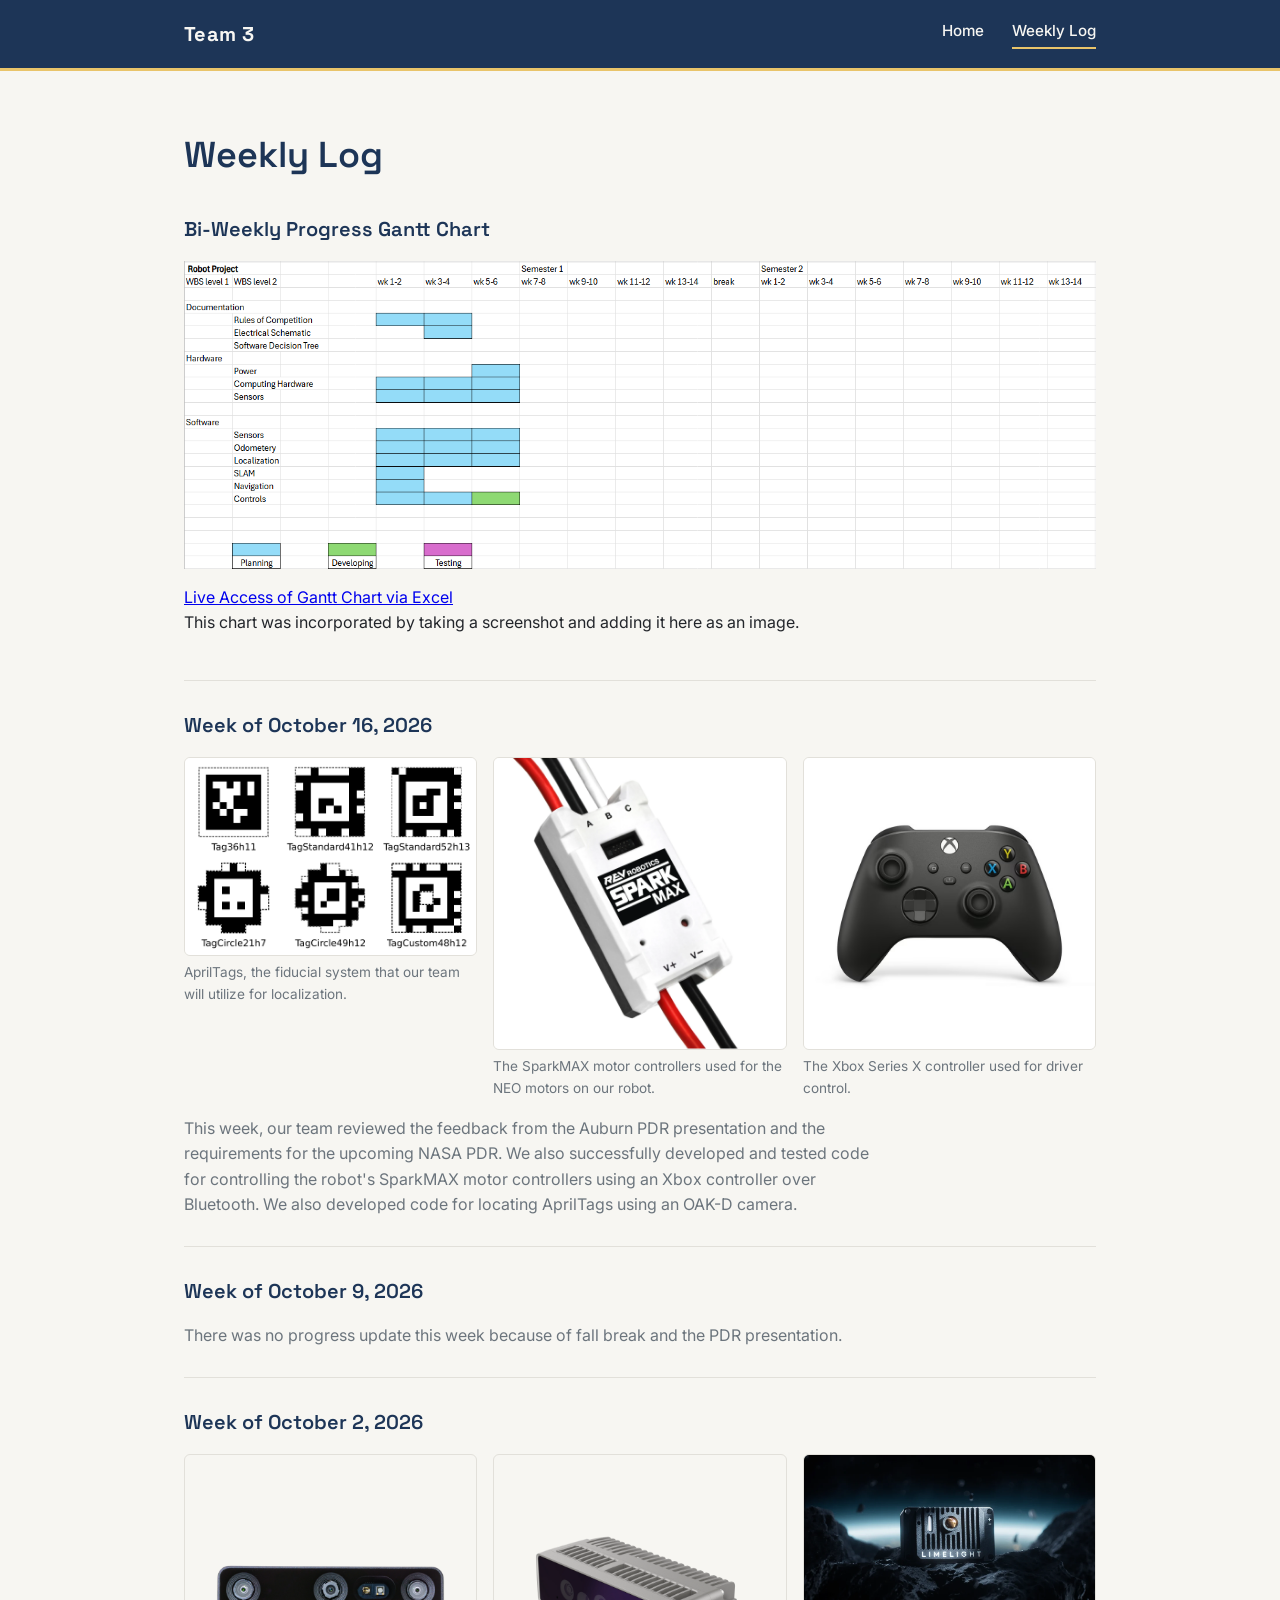
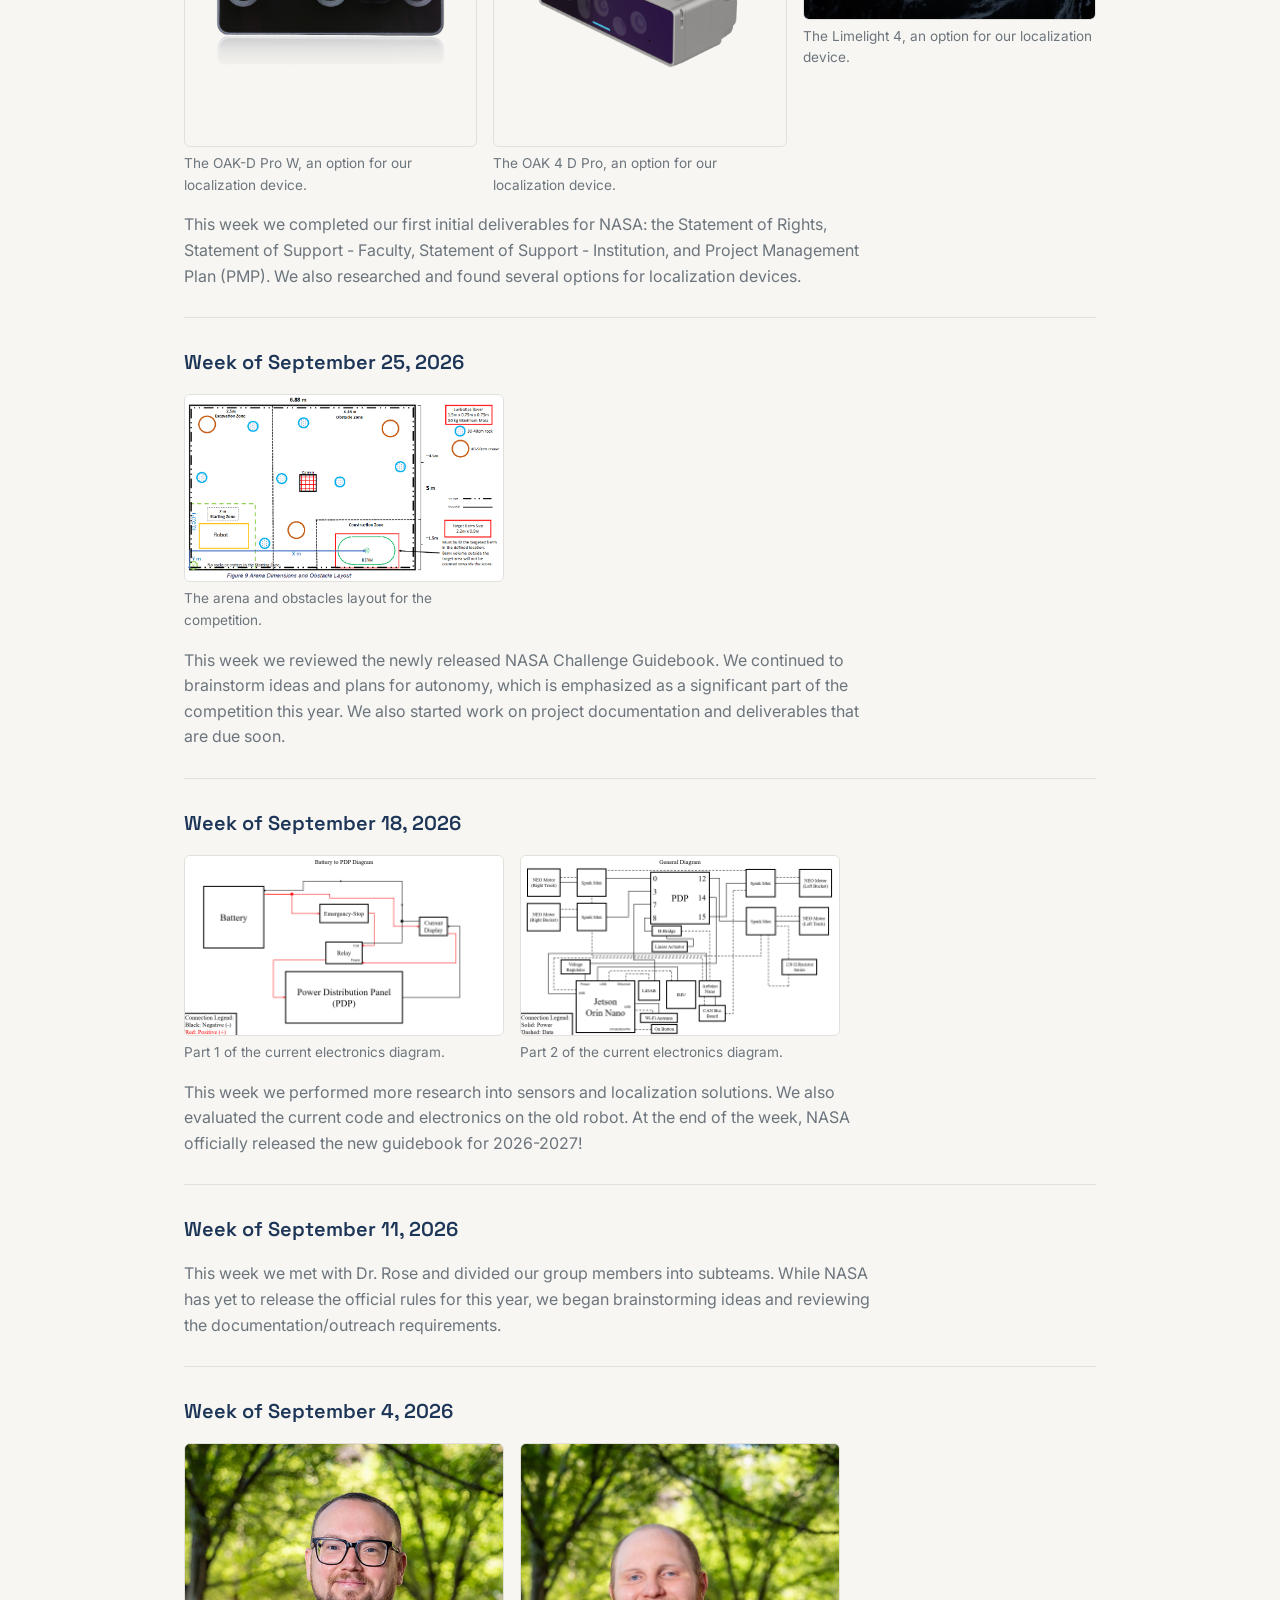
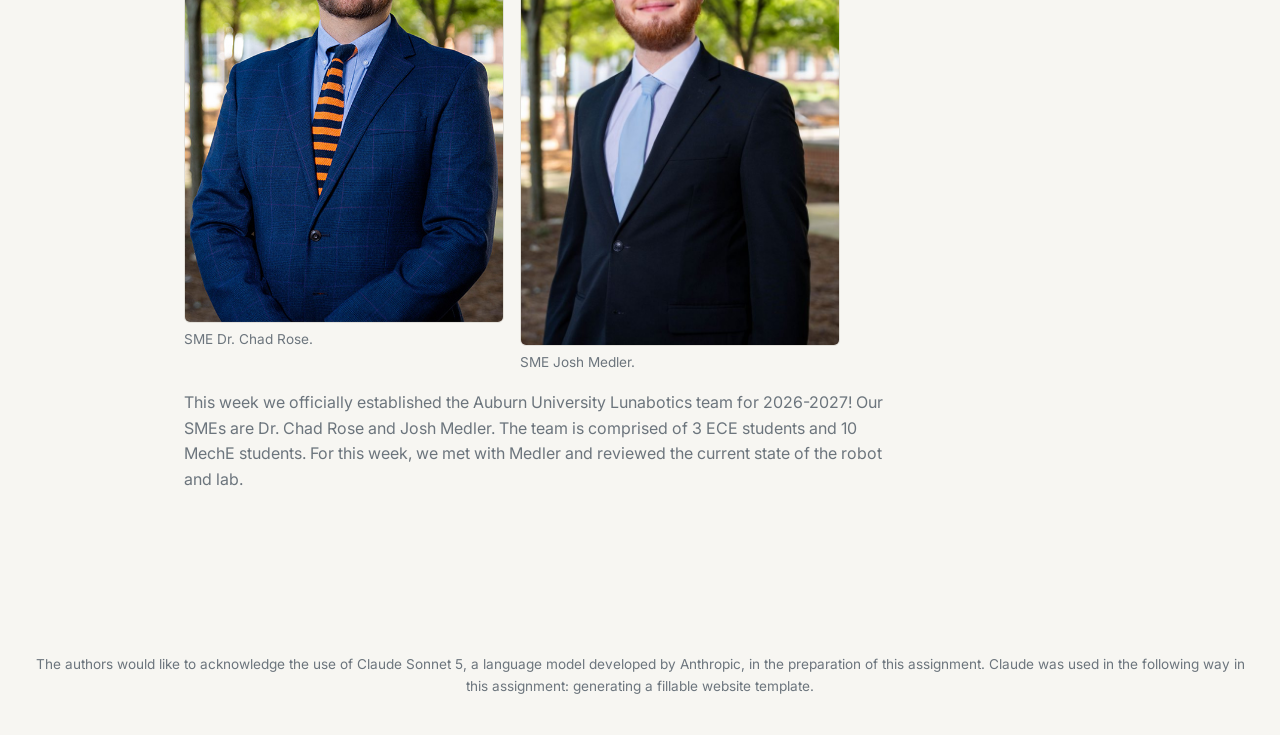
==== weekly-log.html @ 815c77dd "10/16 update" ====
<!DOCTYPE html>
<html lang="en">
<head>
  <meta charset="UTF-8">
  <meta name="viewport" content="width=device-width, initial-scale=1.0">
  <title>Team 3 | Weekly Log</title>
  <link rel="preconnect" href="https://fonts.googleapis.com">
  <link rel="preconnect" href="https://fonts.gstatic.com" crossorigin>
  <link href="https://fonts.googleapis.com/css2?family=Space+Grotesk:wght@500;600;700&family=Inter:wght@400;500;600&display=swap" rel="stylesheet">
  <link rel="stylesheet" href="styles.css">
</head>
<body>

  <header class="site-header">
    <div class="header-inner">
      <span class="site-title">Team 3</span>
      <nav class="site-nav">
        <a href="index.html" class="nav-link">Home</a>
        <a href="weekly-log.html" class="nav-link active">Weekly Log</a>
      </nav>
    </div>
  </header>

  <main>

    <section class="log">
      <h1>Weekly Log</h1>
      <!--<p class="log-intro">Weekly log coming soon!</p>
      <p class="log-intro">Progress updates from the team, newest first.</p>-->

      <!--
        HOW TO ADD A NEW WEEK:
        Copy one whole <article class="log-entry"> ... </article> block
        and paste it directly below this comment (so newest stays on top).
        Then update the date, media, and description.

        For a picture, use:
          <img src="path/to/photo.jpg">

        For a video, use:
          <video controls src="path/to/video.mp4"></video>
      -->

      <!-- <img src=images/week5gantt.png> -->
      <article class="log-entry">
        <h2 class="log-date">Bi-Weekly Progress Gantt Chart</h2>
        <div class="log-media">
          <img src=images/week5gantt.png>
            <figcaption>
              <a href="https://auburn.box.com/s/y1ukqwrq6o53gdmx1fla8vzkea0sk7zo" target="_blank">
                Live Access of Gantt Chart via Excel
              </a>
              <br>This chart was incorporated by taking a screenshot and adding it here as an image.
            </figcaption>
        </div>
      </article>

      <article class="log-entry">
        <h2 class="log-date">Week of October 16, 2026</h2>
        <div class="log-media">
          <figure class="media-item">
            <img src="images/apriltags.png">
            <figcaption>AprilTags, the fiducial system that our team will utilize for localization.</figcaption>
          </figure>
          <figure class="media-item">
            <img src="images/sparkmax.webp">
            <figcaption>The SparkMAX motor controllers used for the NEO motors on our robot.</figcaption>
          </figure>
          <figure class="media-item">
            <img src="images/xbox_controller.avif">
            <figcaption>The Xbox Series X controller used for driver control.</figcaption>
          </figure>
        </div>
        <p class="log-description">
          This week, our team reviewed the feedback from the Auburn PDR presentation and the requirements for the upcoming NASA PDR.
          We also successfully developed and tested code for controlling the robot's SparkMAX motor controllers using an Xbox controller
          over Bluetooth. We also developed code for locating AprilTags using an OAK-D camera.
        </p>
      </article>

      <article class="log-entry">
        <h2 class="log-date">Week of October 9, 2026</h2>
        <p class="log-description">
          There was no progress update this week because of fall break and the PDR presentation.
        </p>
      </article>

      <article class="log-entry">
        <h2 class="log-date">Week of October 2, 2026</h2>
        <div class="log-media">
          <figure class="media-item">
            <img src="images/oakdprow.png">
            <figcaption>The OAK-D Pro W, an option for our localization device.</figcaption>
          </figure>
          <figure class="media-item">
            <img src="images/oak4dpro.png">
            <figcaption>The OAK 4 D Pro, an option for our localization device.</figcaption>
          </figure>
          <figure class="media-item">
            <img src="images/limelight4.jpg">
            <figcaption>The Limelight 4, an option for our localization device.</figcaption>
          </figure>
        </div>
        <p class="log-description">
          This week we completed our first initial deliverables for NASA: the Statement of Rights, Statement of Support - Faculty,
          Statement of Support - Institution, and Project Management Plan (PMP). We also researched and found several options for
          localization devices.
        </p>
      </article>

      <article class="log-entry">
        <h2 class="log-date">Week of September 25, 2026</h2>
        <div class="log-media">
          <figure class="media-item">
            <img src="images/arena_layout.png">
            <figcaption>The arena and obstacles layout for the competition.</figcaption>
          </figure>
        </div>
        <p class="log-description">
          This week we reviewed the newly released NASA Challenge Guidebook. We continued to brainstorm ideas and plans for autonomy,
          which is emphasized as a significant part of the competition this year. We also started work on project documentation and
          deliverables that are due soon.
        </p>
      </article>

      <article class="log-entry">
        <h2 class="log-date">Week of September 18, 2026</h2>
        <div class="log-media">
          <figure class="media-item">
            <img src="images/electronics_diagram1.jpg">
            <figcaption>Part 1 of the current electronics diagram.</figcaption>
          </figure>
          <figure class="media-item">
            <img src="images/electronics_diagram2.jpg">
            <figcaption>Part 2 of the current electronics diagram.</figcaption>
          </figure>
        </div>
        <p class="log-description">
          This week we performed more research into sensors and localization solutions. We also evaluated the current code and 
          electronics on the old robot. At the end of the week, NASA officially released the new guidebook for 2026-2027!
        </p>
      </article>

      <article class="log-entry">
        <h2 class="log-date">Week of September 11, 2026</h2>
        <p class="log-description">
          This week we met with Dr. Rose and divided our group members into subteams. While NASA has yet to release the official rules
          for this year, we began brainstorming ideas and reviewing the documentation/outreach requirements.
        </p>
      </article>

      <article class="log-entry">
        <h2 class="log-date">Week of September 4, 2026</h2>
        <div class="log-media">
          <figure class="media-item">
            <img src="images/chad_rose.jpg">
            <figcaption>SME Dr. Chad Rose.</figcaption>
          </figure>
          <figure class="media-item">
            <img src="images/josh_medler.jpg">
            <figcaption>SME Josh Medler.</figcaption>
          </figure>
        </div>
        <p class="log-description">
          This week we officially established the Auburn University Lunabotics team for 2026-2027! Our SMEs are Dr. Chad Rose and Josh Medler.
          The team is comprised of 3 ECE students and 10 MechE students. For this week, we met with Medler and reviewed the current state of the robot and lab.
        </p>
      </article>

      <!--<article class="log-entry">
        <h2 class="log-date">Week of September 1, 2026</h2>
        <div class="log-media">
          <figure class="media-item">
            <video controls poster="https://placehold.co/400x280/1d3557/f4f1ea?text=Video+Preview">
              <source src="path/to/video.mp4" type="video/mp4">
              Your browser does not support embedded video.
            </video>
            <figcaption>Placeholder caption describing this video.</figcaption>
          </figure>
          <figure class="media-item">
            <img src="https://placehold.co/400x280/1d3557/f4f1ea?text=Progress+Photo" alt="Placeholder progress photo">
            <figcaption>Placeholder caption describing this photo.</figcaption>
          </figure>
        </div>
        <p class="log-description">
          Placeholder description of this week's progress. Summarize what was built,
          tested, or designed, and note any blockers or next steps.
        </p>
      </article>-->

    </section>

  </main>

  <footer class="site-footer">
    <p>
      The authors would like to acknowledge the use of Claude Sonnet 5, a language
      model developed by Anthropic, in the preparation of this assignment. Claude 
      was used in the following way in this assignment: generating a fillable website template.
    </p>
  </footer>

  <div class="lightbox" id="lightbox">
    <span class="lightbox-close" id="lightbox-close">&times;</span>
    <img id="lightbox-img" src="" alt="">
  </div>
 
  <script>
    const lightbox = document.getElementById('lightbox');
    const lightboxImg = document.getElementById('lightbox-img');
    const lightboxClose = document.getElementById('lightbox-close');
 
    document.querySelectorAll('.media-item img').forEach(img => {
      img.addEventListener('click', () => {
        lightboxImg.src = img.src;
        lightboxImg.alt = img.alt;
        lightbox.classList.add('open');
      });
    });
 
    function closeLightbox() {
      lightbox.classList.remove('open');
      lightboxImg.src = '';
    }
 
    lightboxClose.addEventListener('click', closeLightbox);
    lightbox.addEventListener('click', (e) => {
      if (e.target === lightbox) closeLightbox();
    });
    document.addEventListener('keydown', (e) => {
      if (e.key === 'Escape') closeLightbox();
    });
  </script>

</body>
</html>
---- styles.css ----
:root {
  --navy: #1d3557;
  --navy-dark: #12233c;
  --cream: #f7f6f2;
  --charcoal: #23262b;
  --grey: #6c757d;
  --gold: #e9c46a;
  --border: #e2e0da;
  --max-width: 960px;
}

* {
  box-sizing: border-box;
}

body {
  margin: 0;
  font-family: 'Inter', -apple-system, sans-serif;
  color: var(--charcoal);
  background: var(--cream);
  line-height: 1.6;
}

h1, h2, h3 {
  font-family: 'Space Grotesk', sans-serif;
  font-weight: 600;
  margin: 0;
  color: var(--navy);
}

img {
  max-width: 100%;
  display: block;
}

/* Header */

.site-header {
  position: sticky;
  top: 0;
  z-index: 10;
  background: var(--navy);
  border-bottom: 3px solid var(--gold);
}

.header-inner {
  max-width: var(--max-width);
  margin: 0 auto;
  padding: 18px 24px;
  display: flex;
  align-items: center;
  justify-content: space-between;
}

.site-title {
  font-family: 'Space Grotesk', sans-serif;
  font-weight: 700;
  font-size: 1.25rem;
  color: var(--cream);
  letter-spacing: 0.02em;
}

.site-nav {
  display: flex;
  gap: 28px;
}

.nav-link {
  color: var(--cream);
  text-decoration: none;
  font-weight: 500;
  font-size: 0.95rem;
  padding-bottom: 4px;
  border-bottom: 2px solid transparent;
  transition: border-color 0.15s ease;
}

.nav-link:hover,
.nav-link.active {
  border-bottom-color: var(--gold);
}

/* Main / sections */

main {
  max-width: var(--max-width);
  margin: 0 auto;
  padding: 56px 24px 24px;
}

section {
  margin-bottom: 72px;
}

/* Hero */

.hero {
  display: flex;
  align-items: center;
  gap: 48px;
}

.hero-text {
  flex: 1 1 320px;
}

.hero-text h1 {
  font-size: 2.5rem;
  margin-bottom: 16px;
}

.hero-text p {
  color: var(--grey);
  max-width: 46ch;
}

.hero-image {
  flex: 1 1 320px;
}

.hero-image img {
  border-radius: 6px;
  border: 1px solid var(--border);
}

/* Team */

.team h2 {
  font-size: 1.75rem;
  margin-bottom: 32px;
  padding-bottom: 12px;
  border-bottom: 1px solid var(--border);
}

.member-row {
  display: flex;
  align-items: flex-start;
  gap: 28px;
  padding: 24px 0;
  border-bottom: 1px solid var(--border);
}

.member-row:last-child {
  border-bottom: none;
}

.headshot {
  width: 120px;
  height: 120px;
  border-radius: 50%;
  object-fit: cover;
  flex-shrink: 0;
  border: 2px solid var(--gold);
}

.member-info h3 {
  font-size: 1.15rem;
  margin-bottom: 8px;
}

.member-info p {
  color: var(--grey);
  margin: 0;
  max-width: 62ch;
}

/* Weekly log */

.log h1 {
  font-size: 2.25rem;
}

.log-intro {
  color: var(--grey);
  margin-top: 12px;
  margin-bottom: 40px;
}

.log-entry {
  padding: 28px 0;
  border-bottom: 1px solid var(--border);
}

.log-entry:last-child {
  border-bottom: none;
}

.log-date {
  font-size: 1.25rem;
  margin-bottom: 16px;
}

.log-media {
  display: flex;
  flex-wrap: wrap;
  gap: 16px;
  margin-bottom: 16px;
}

.media-item {
  width: 100%;
  max-width: 320px;
  flex: 1 1 280px;
  margin: 0;
}

.media-item img,
.media-item video {
  width: 100%;
  border-radius: 6px;
  border: 1px solid var(--border);
  display: block;
}

.media-item img {
  cursor: zoom-in;
}

.media-item figcaption {
  color: var(--grey);
  font-size: 0.85rem;
  margin-top: 6px;
}

/* Lightbox */

.lightbox {
  display: none;
  position: fixed;
  inset: 0;
  background: rgba(18, 35, 60, 0.92);
  align-items: center;
  justify-content: center;
  z-index: 100;
  padding: 40px;
}

.lightbox.open {
  display: flex;
}

.lightbox img {
  max-width: 90%;
  max-height: 90%;
  border-radius: 6px;
}

.lightbox-close {
  position: absolute;
  top: 24px;
  right: 32px;
  color: var(--cream);
  font-size: 2rem;
  cursor: pointer;
  line-height: 1;
}

.log-description {
  color: var(--grey);
  max-width: 70ch;
  margin: 0;
}

/* Footer */

.site-footer {
  text-align: center;
  padding: 24px;
  color: var(--grey);
  font-size: 0.85rem;
}

/* Responsive */

@media (max-width: 640px) {
  .hero {
    flex-direction: column;
  }

  .member-row {
    flex-direction: column;
    align-items: center;
    text-align: center;
  }

  .member-info p {
    max-width: 100%;
  }
}
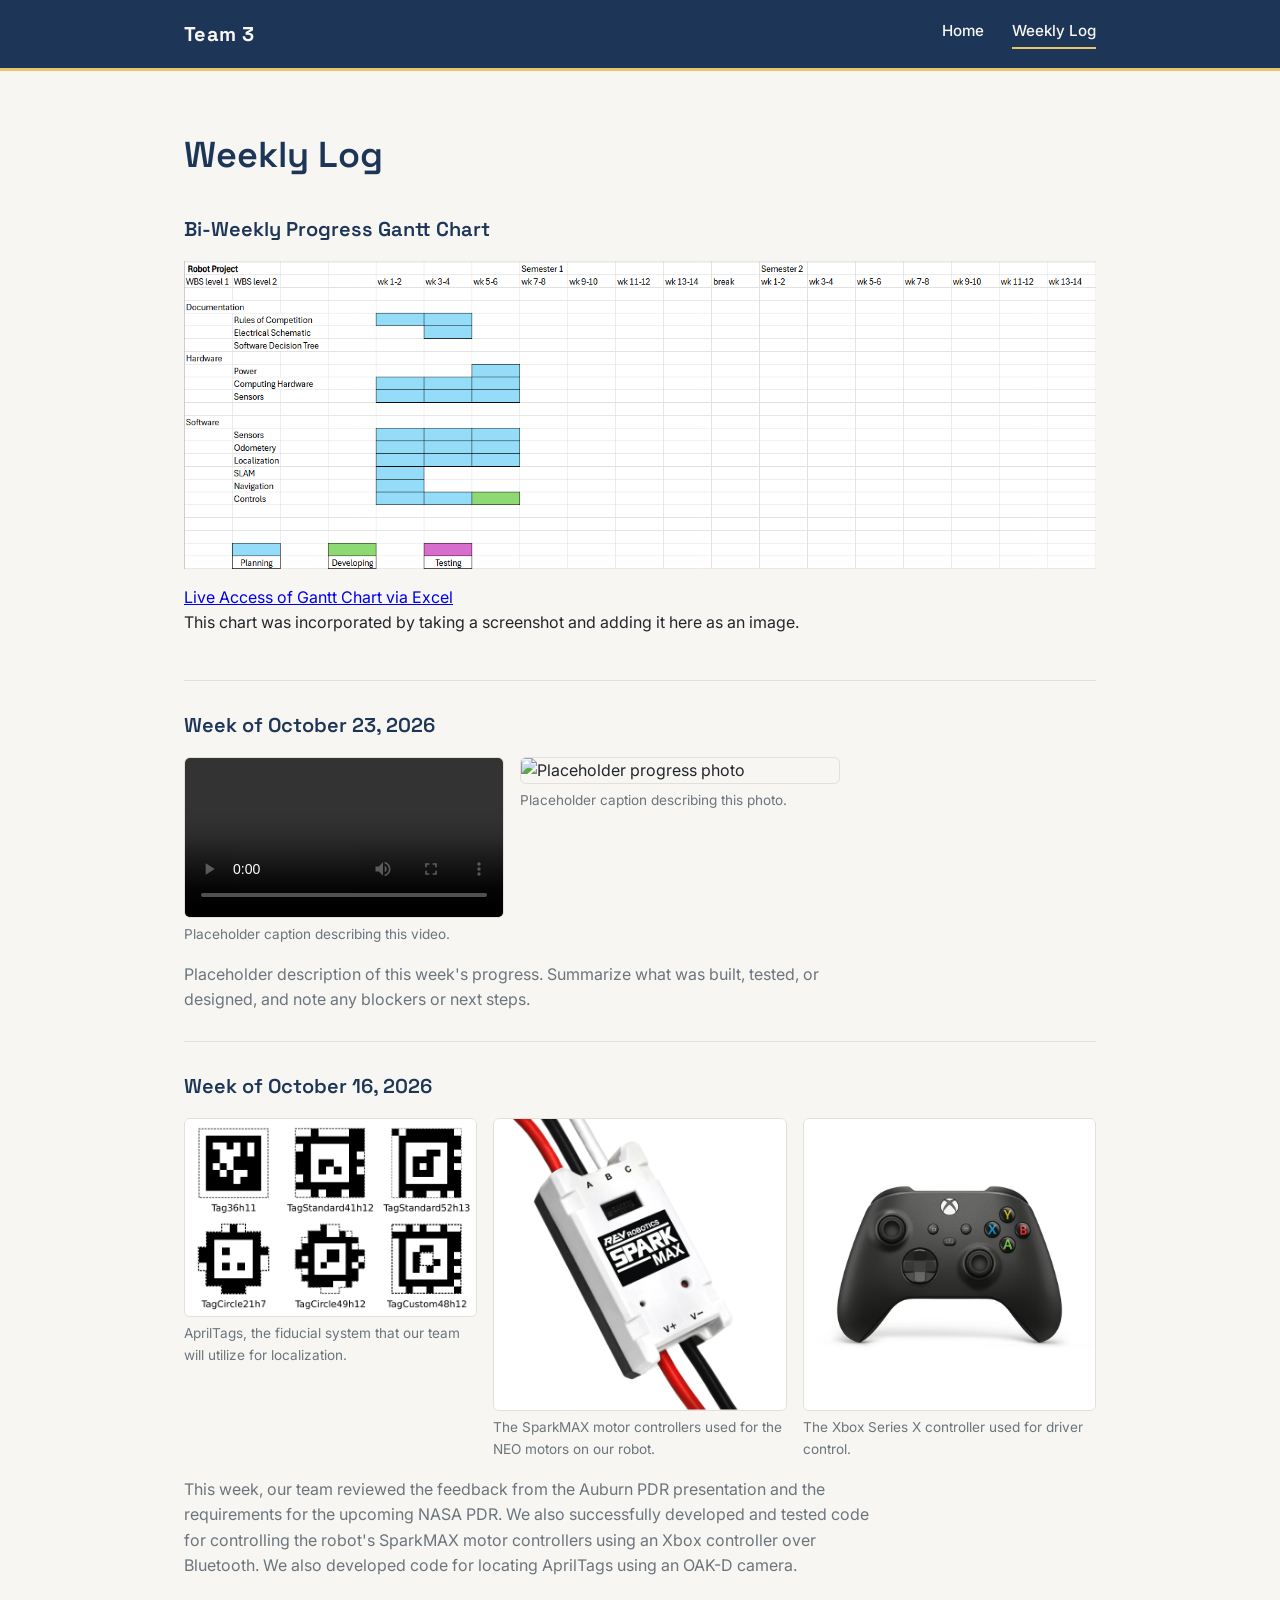
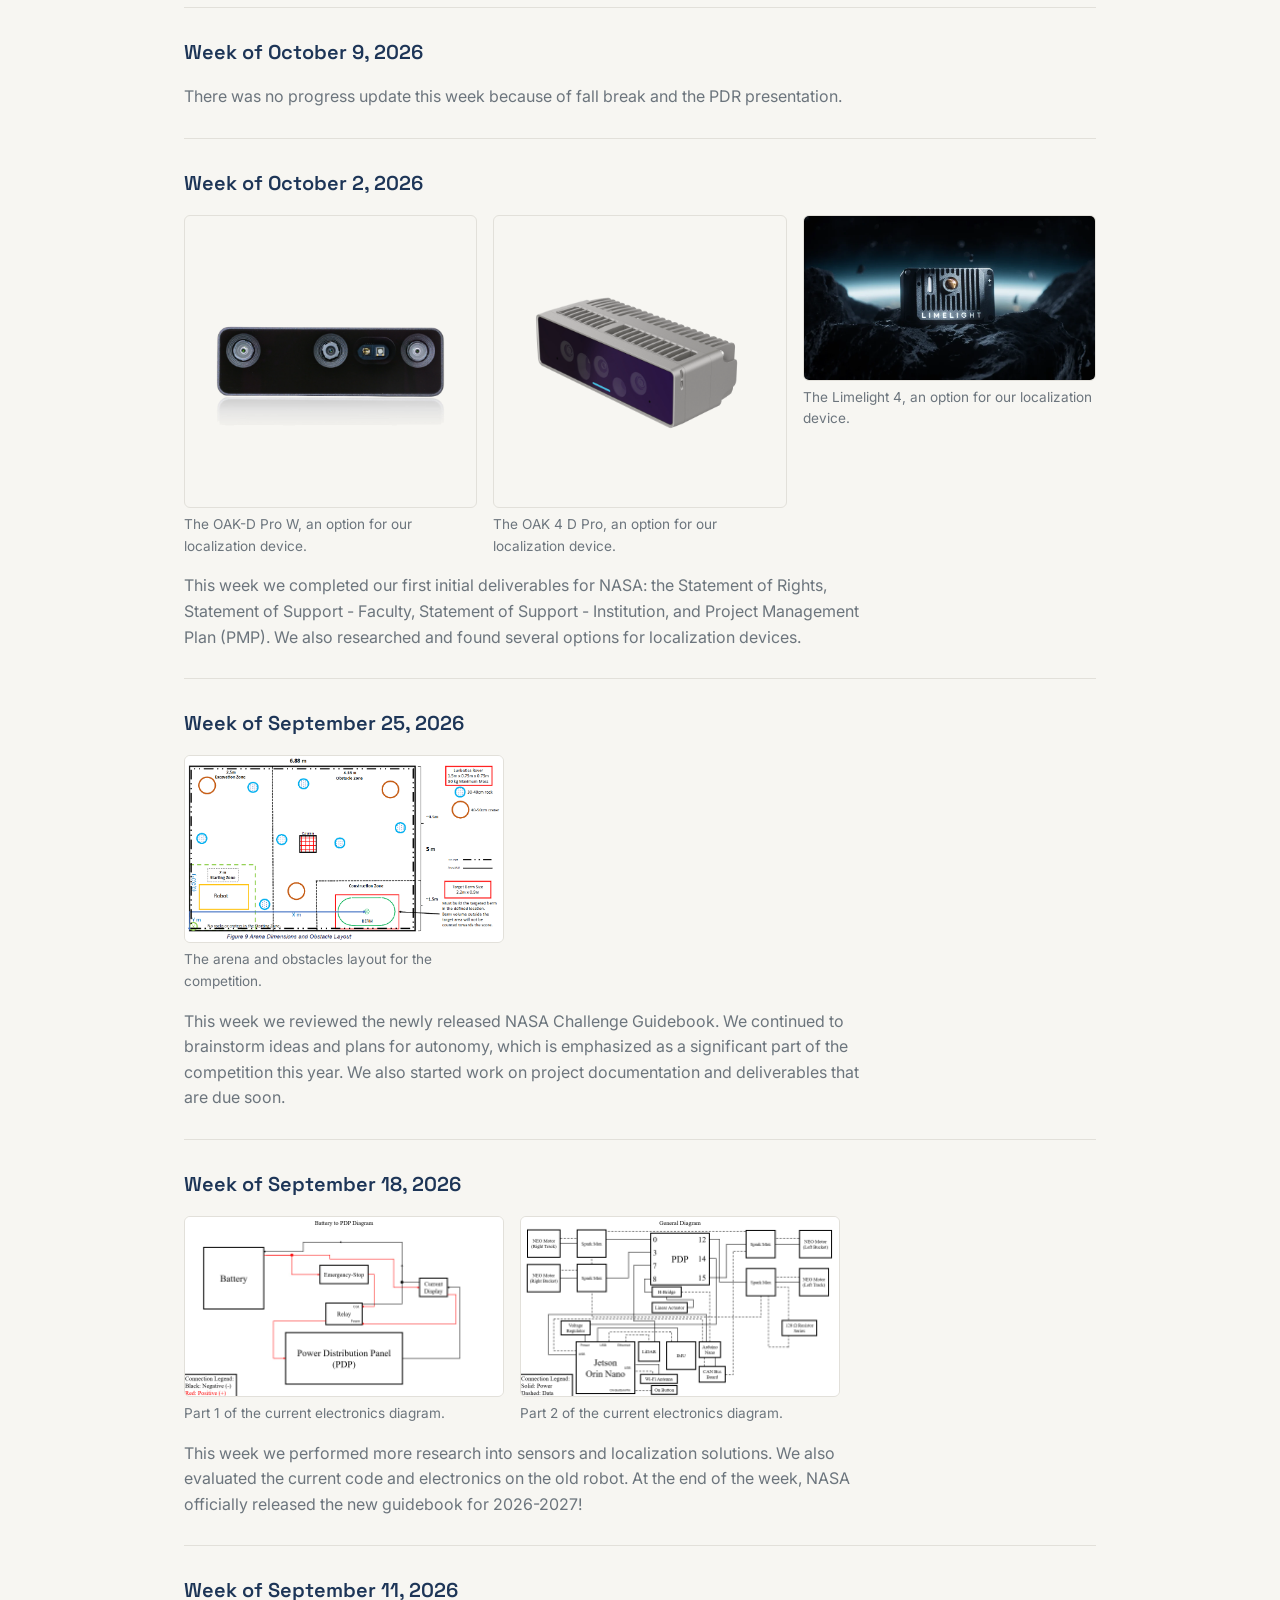
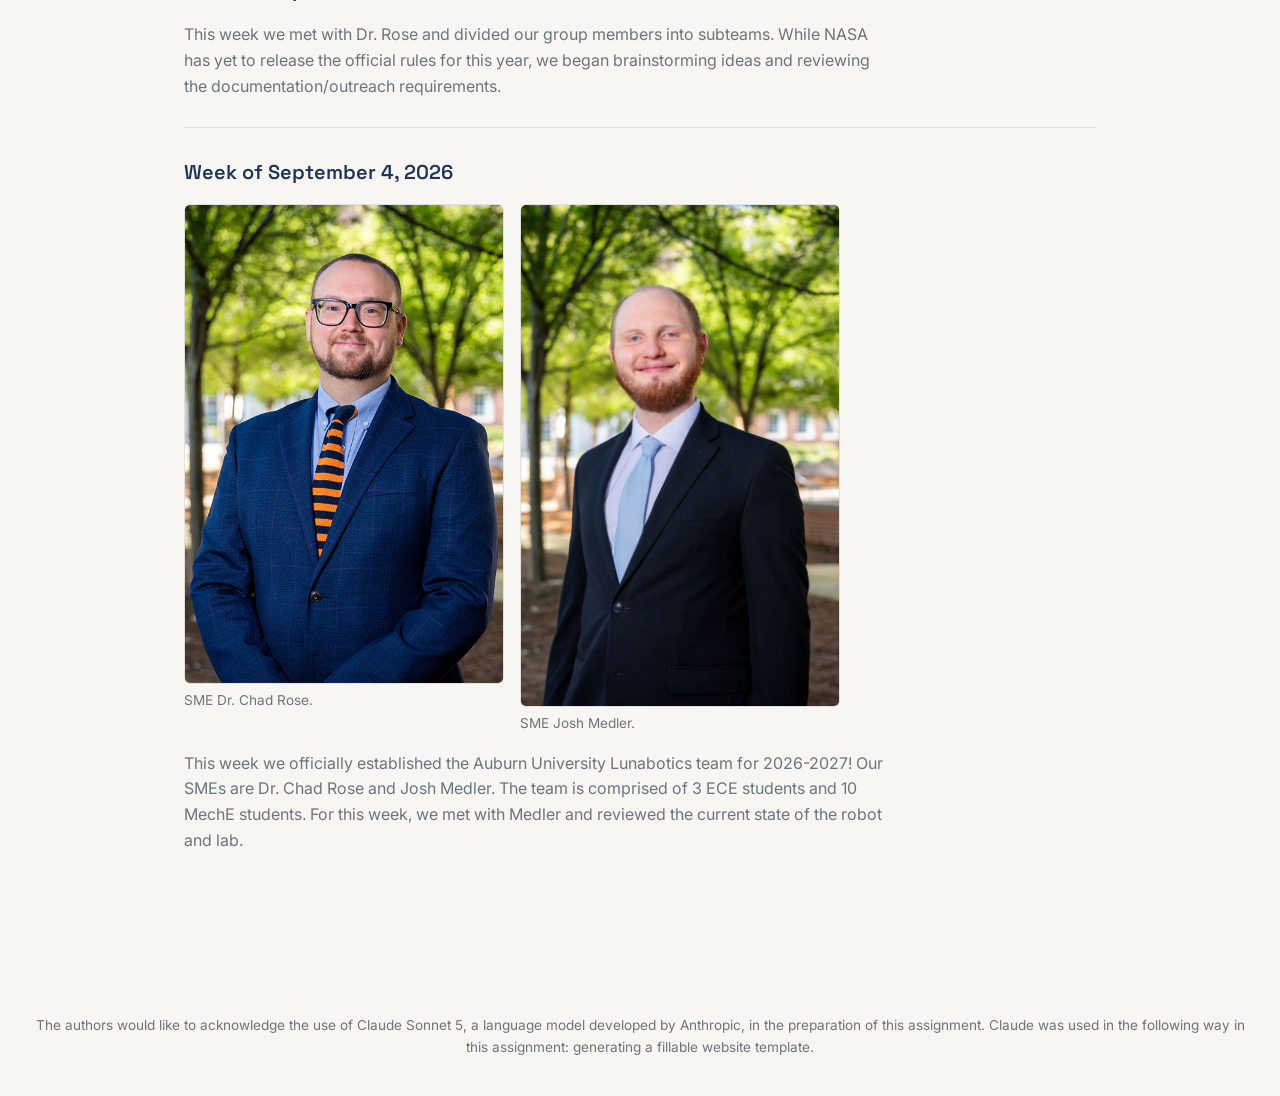
==== commit 344290a3: "Try videos" ====
--- a/weekly-log.html
+++ b/weekly-log.html
@@ -56,6 +56,27 @@
       </article>
 
       <article class="log-entry">
+        <h2 class="log-date">Week of October 23, 2026</h2>
+        <div class="log-media">
+          <figure class="media-item">
+            <video controls>
+              <source src="videos/drive_test.mp4" type="video/mp4">
+              Your browser does not support embedded video.
+            </video>
+            <figcaption>Placeholder caption describing this video.</figcaption>
+          </figure>
+          <figure class="media-item">
+            <img src="https://placehold.co/400x280/1d3557/f4f1ea?text=Progress+Photo" alt="Placeholder progress photo">
+            <figcaption>Placeholder caption describing this photo.</figcaption>
+          </figure>
+        </div>
+        <p class="log-description">
+          Placeholder description of this week's progress. Summarize what was built,
+          tested, or designed, and note any blockers or next steps.
+        </p>
+      </article>
+
+      <article class="log-entry">
         <h2 class="log-date">Week of October 16, 2026</h2>
         <div class="log-media">
           <figure class="media-item">
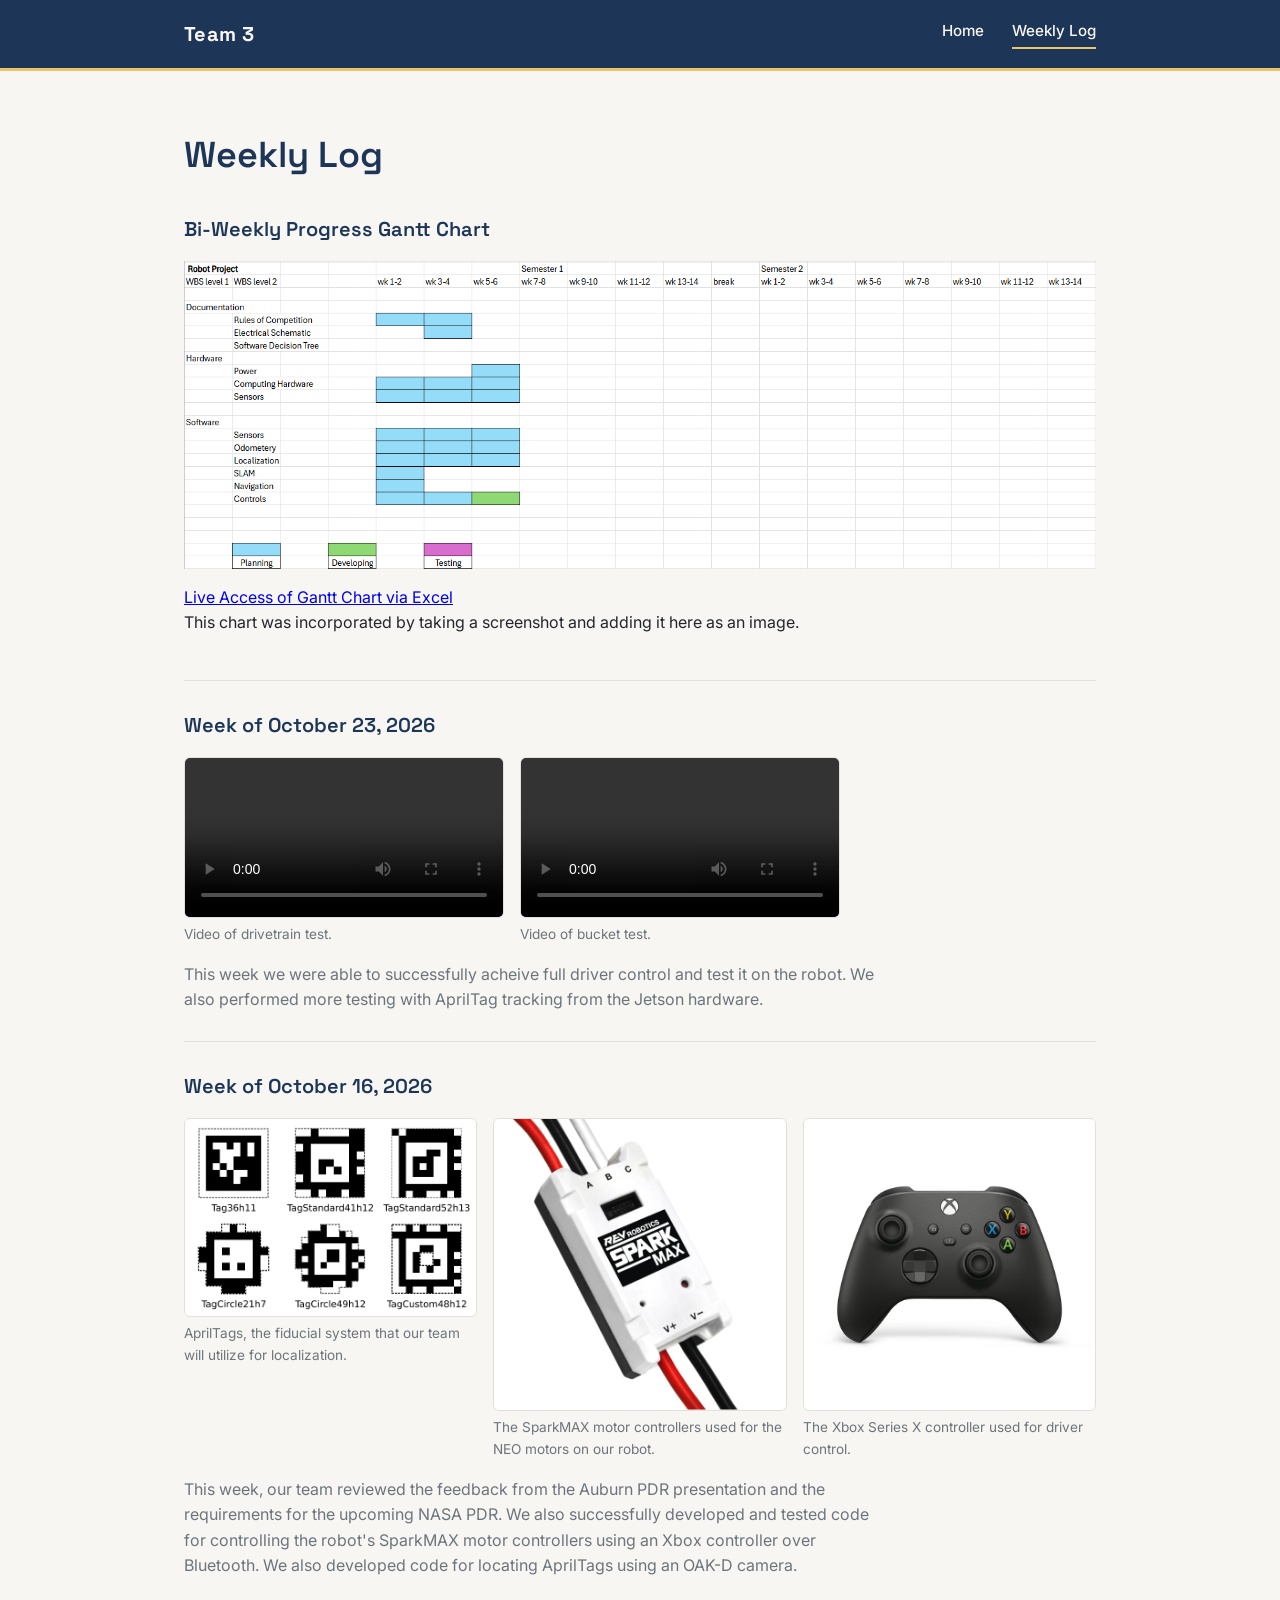
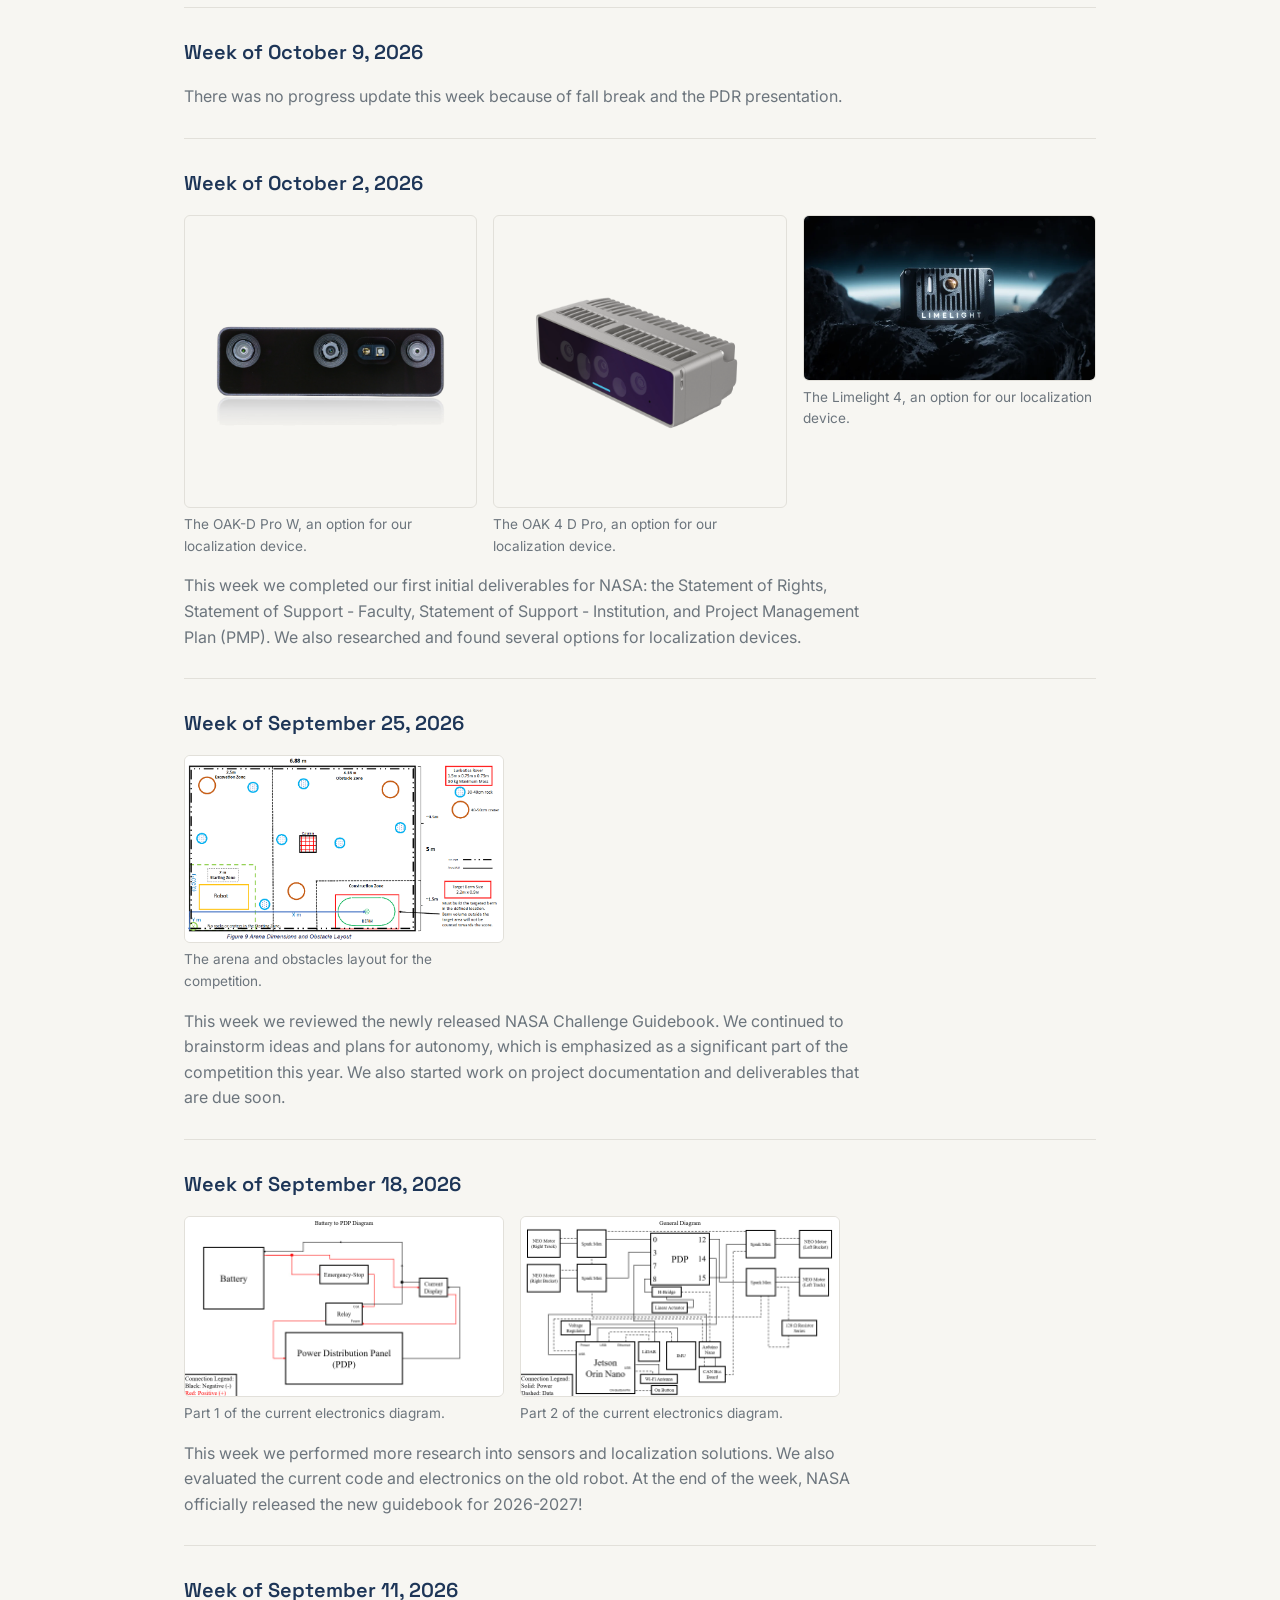
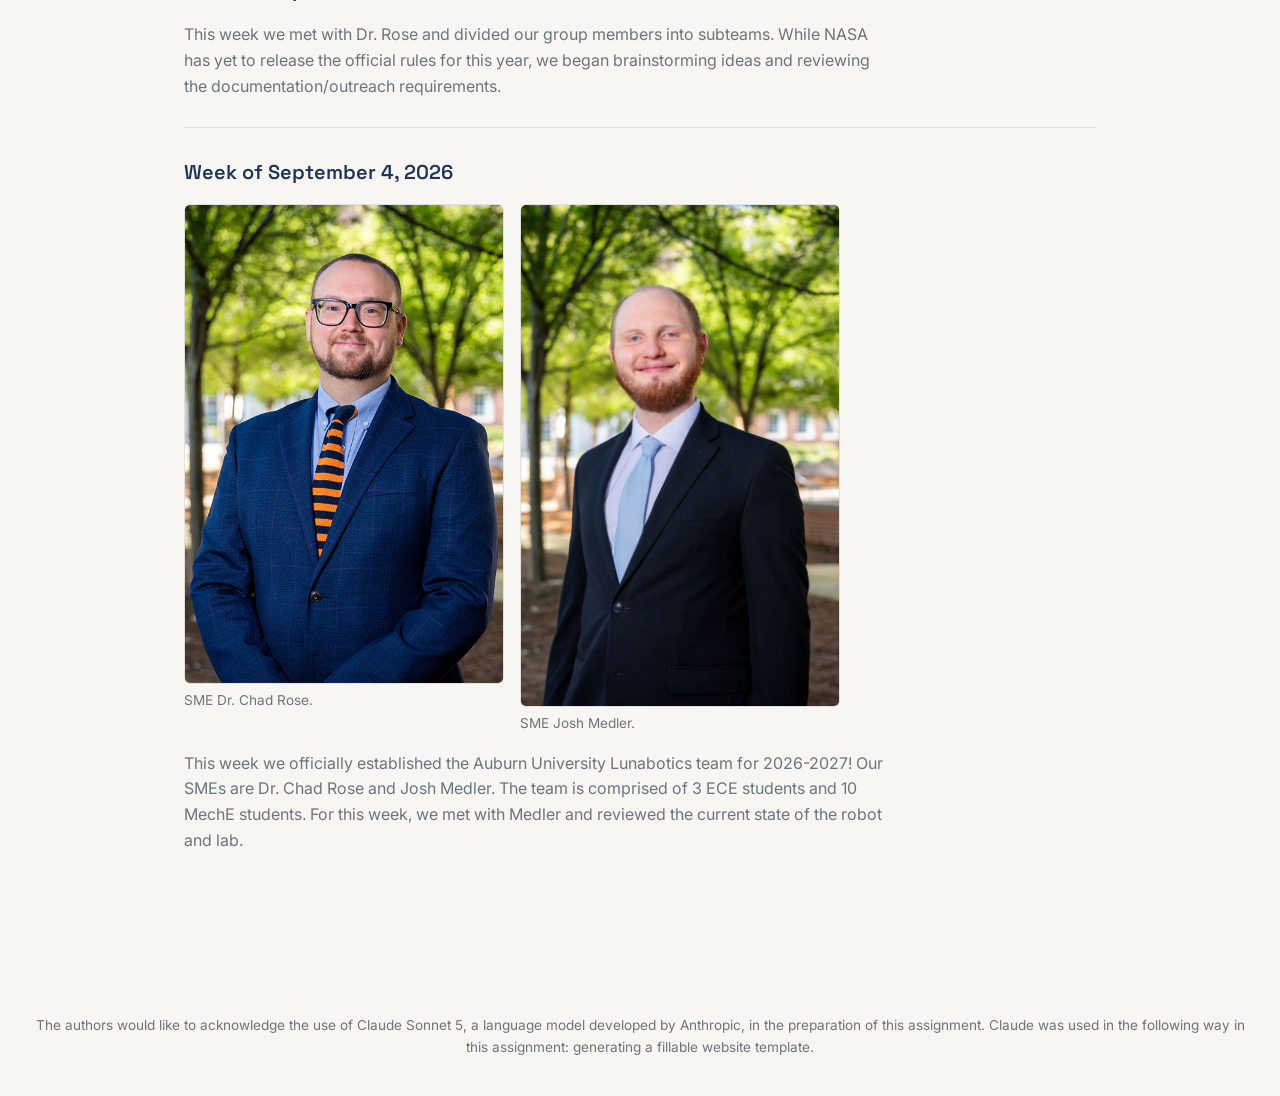
==== commit 6c4148f0: "10/23 update" ====
--- a/weekly-log.html
+++ b/weekly-log.html
@@ -63,16 +63,19 @@
               <source src="videos/drive_test.mp4" type="video/mp4">
               Your browser does not support embedded video.
             </video>
-            <figcaption>Placeholder caption describing this video.</figcaption>
-          </figure>
-          <figure class="media-item">
-            <img src="https://placehold.co/400x280/1d3557/f4f1ea?text=Progress+Photo" alt="Placeholder progress photo">
-            <figcaption>Placeholder caption describing this photo.</figcaption>
-          </figure>
-        </div>
-        <p class="log-description">
-          Placeholder description of this week's progress. Summarize what was built,
-          tested, or designed, and note any blockers or next steps.
+            <figcaption>Video of drivetrain test.</figcaption>
+          </figure>
+          <figure class="media-item">
+            <video controls>
+              <source src="videos/bucket_test.mp4" type="video/mp4">
+              Your browser does not support embedded video.
+            </video>
+            <figcaption>Video of bucket test.</figcaption>
+          </figure>
+        </div>
+        <p class="log-description">
+          This week we were able to successfully acheive full driver control and test it on the robot.
+          We also performed more testing with AprilTag tracking from the Jetson hardware.
         </p>
       </article>
 
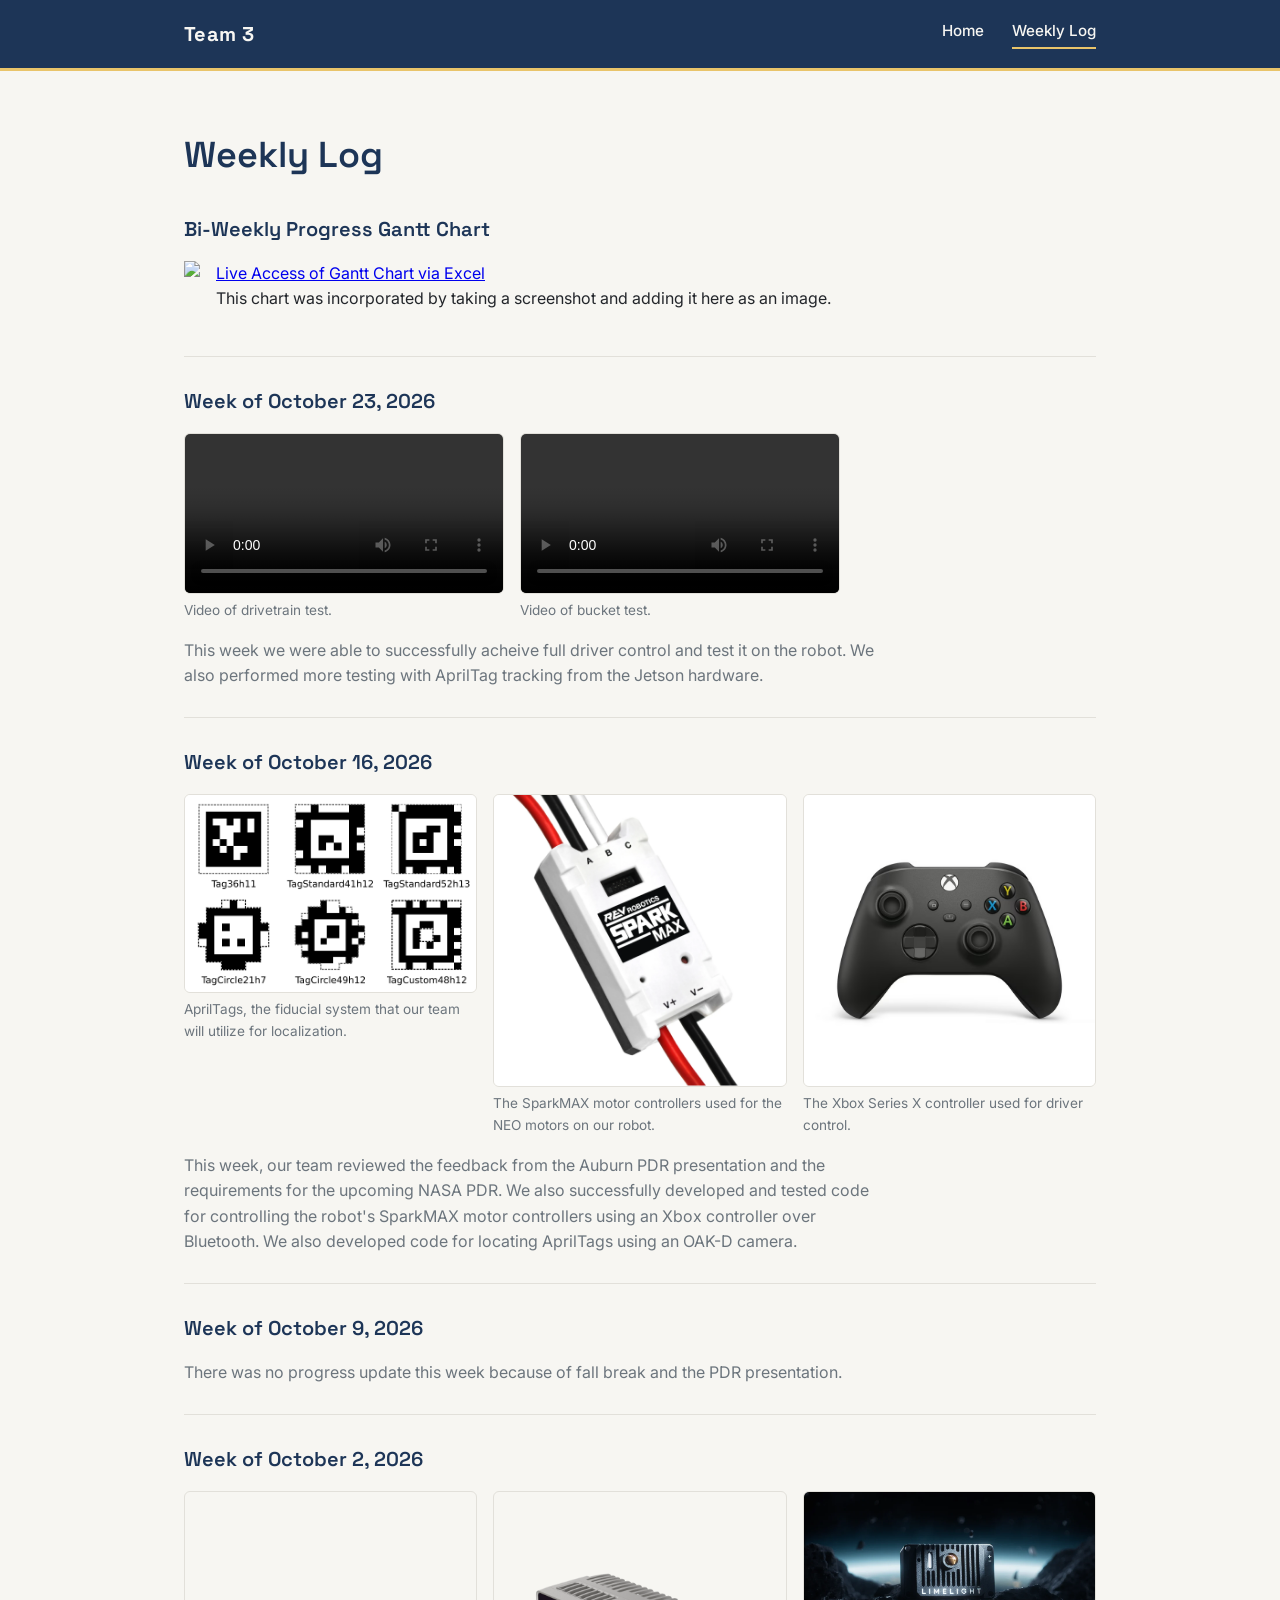
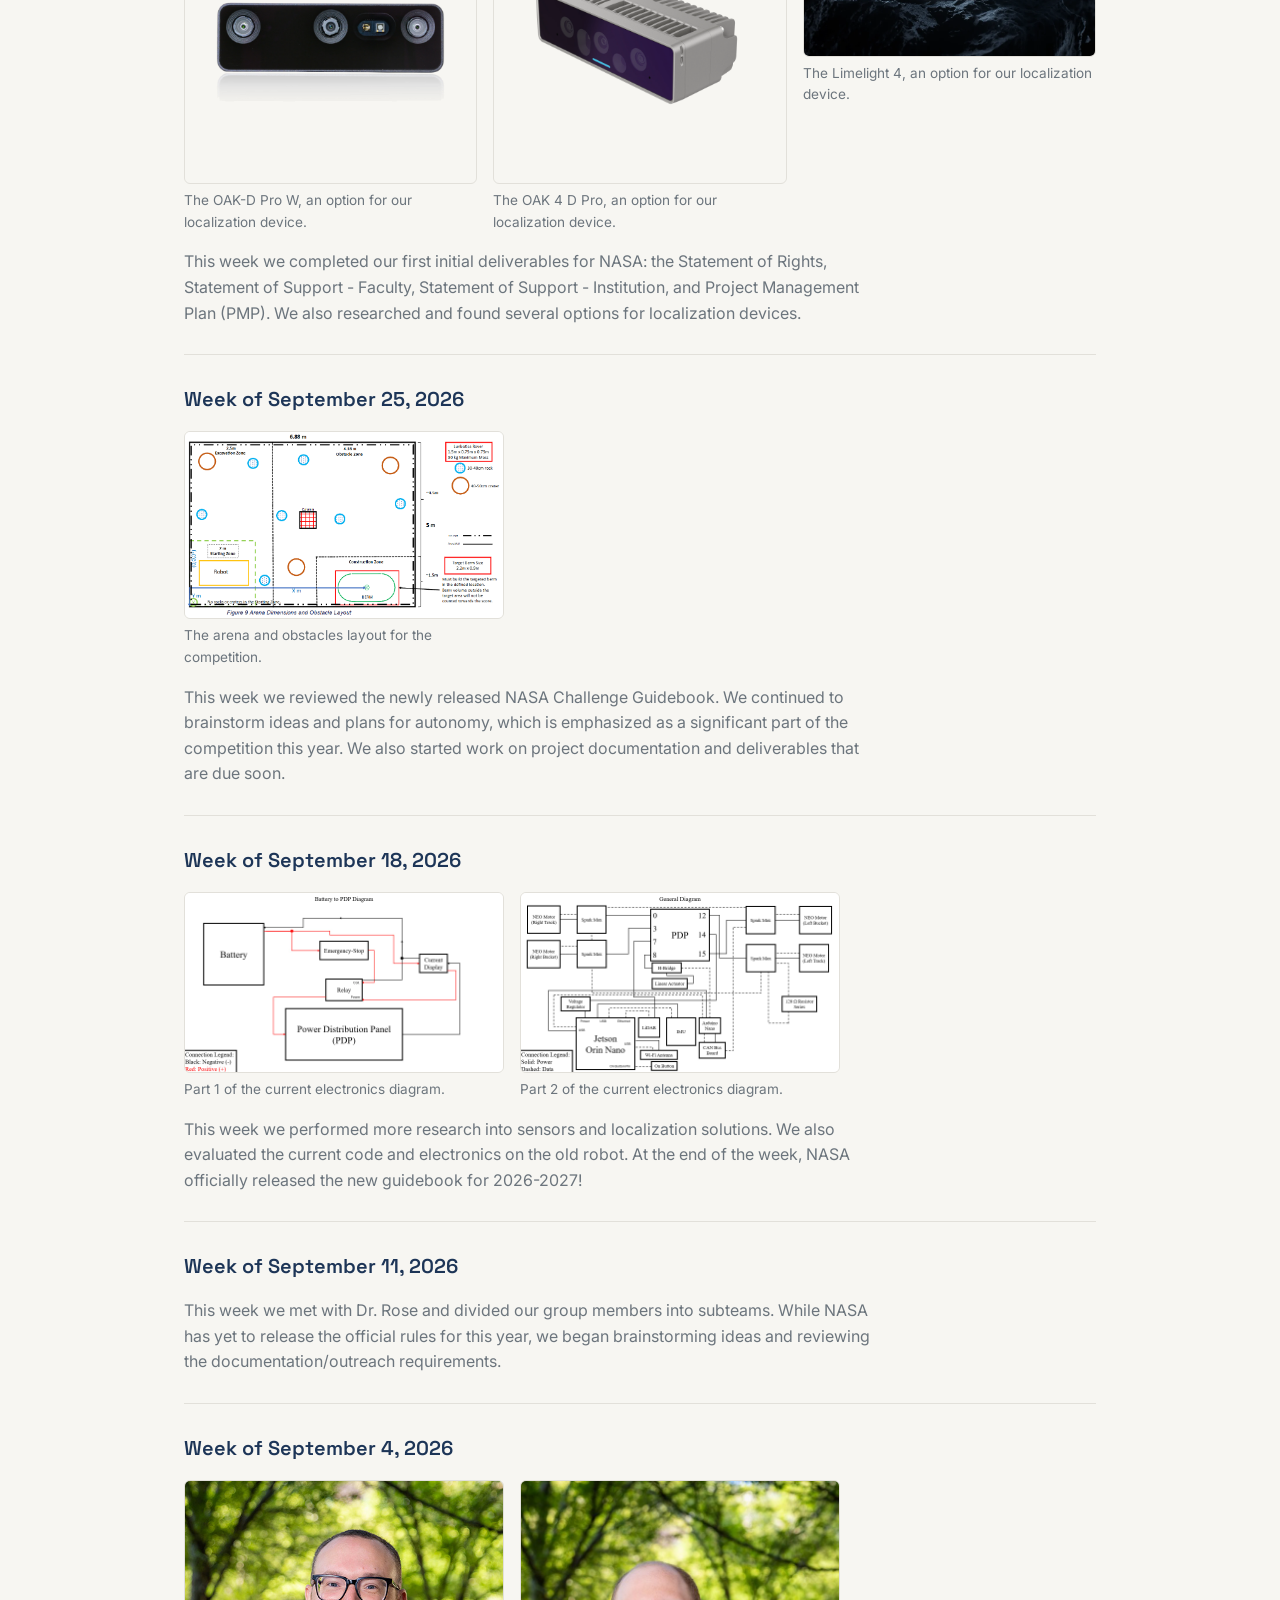
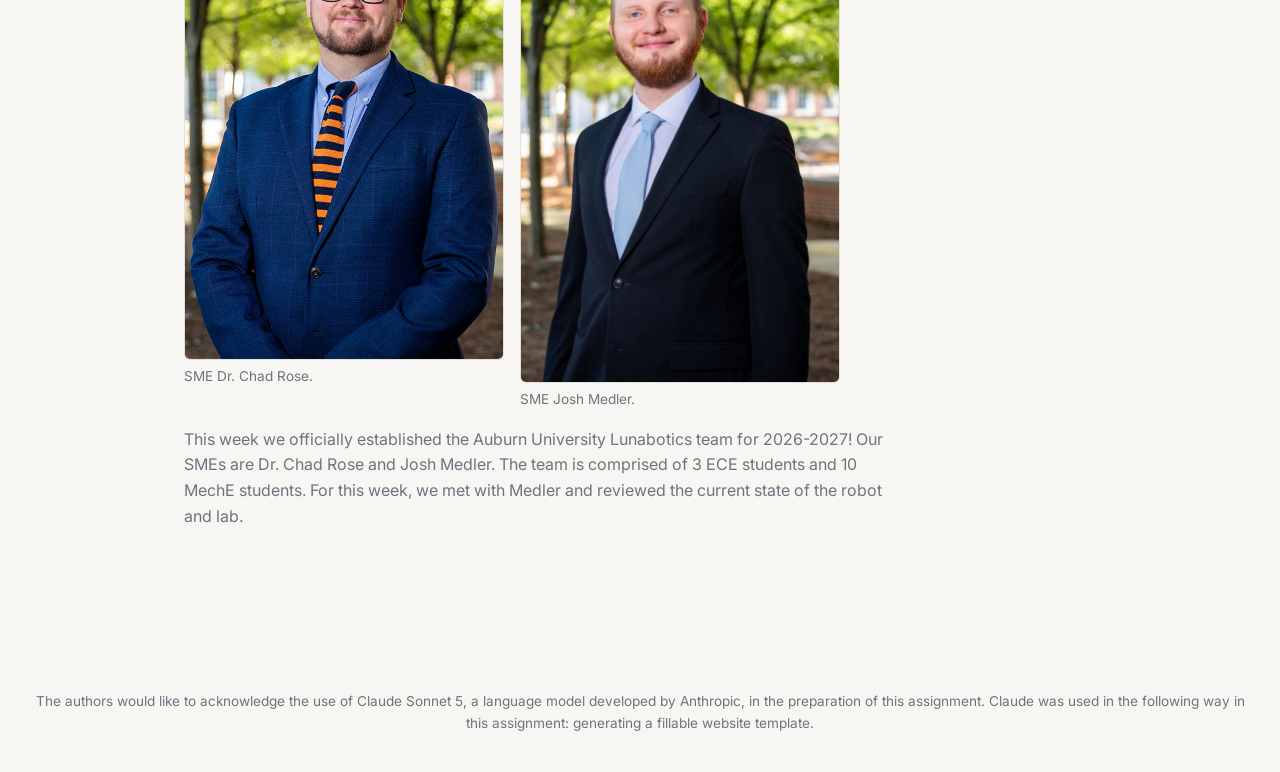
==== commit 7d7d52d5: "Update weekly-log.html, updated gantt image" ====
--- a/weekly-log.html
+++ b/weekly-log.html
@@ -45,7 +45,7 @@
       <article class="log-entry">
         <h2 class="log-date">Bi-Weekly Progress Gantt Chart</h2>
         <div class="log-media">
-          <img src=images/week5gantt.png>
+          <img src=images/week7gantt.png>
             <figcaption>
               <a href="https://auburn.box.com/s/y1ukqwrq6o53gdmx1fla8vzkea0sk7zo" target="_blank">
                 Live Access of Gantt Chart via Excel
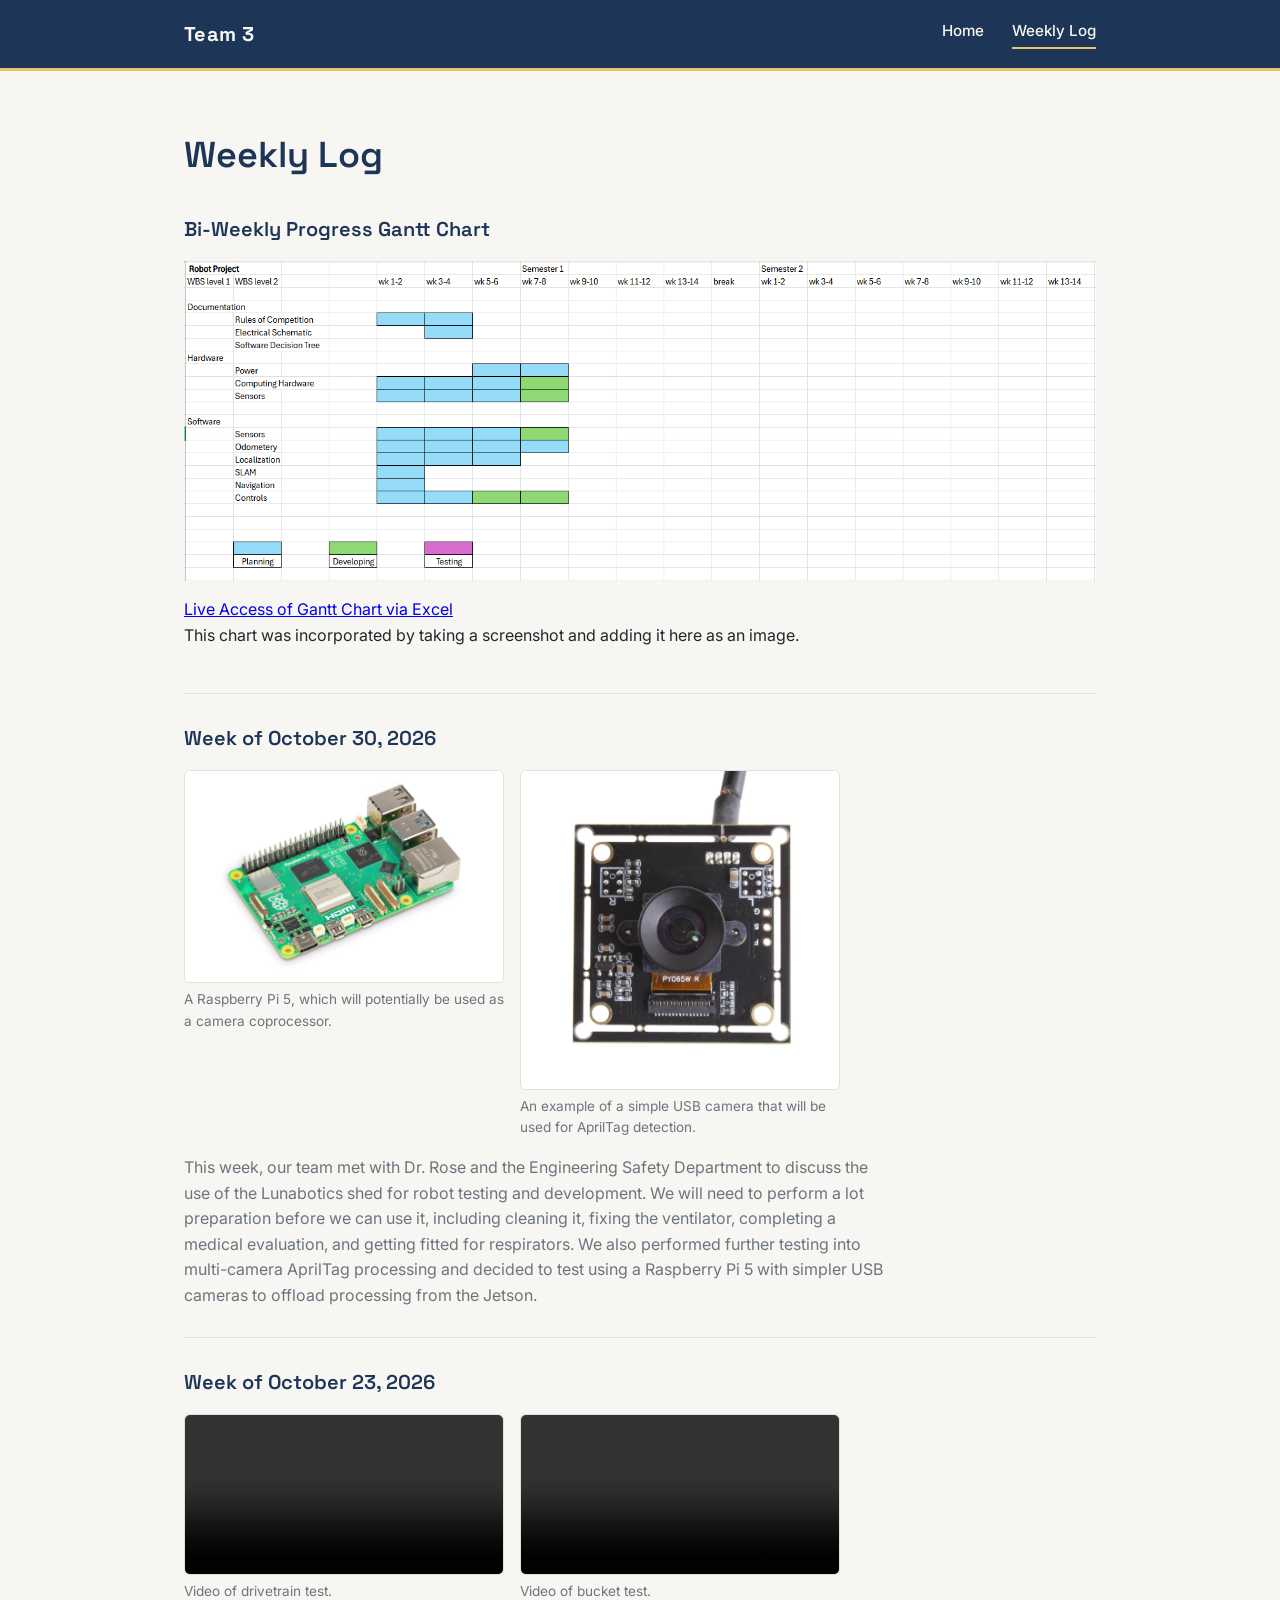
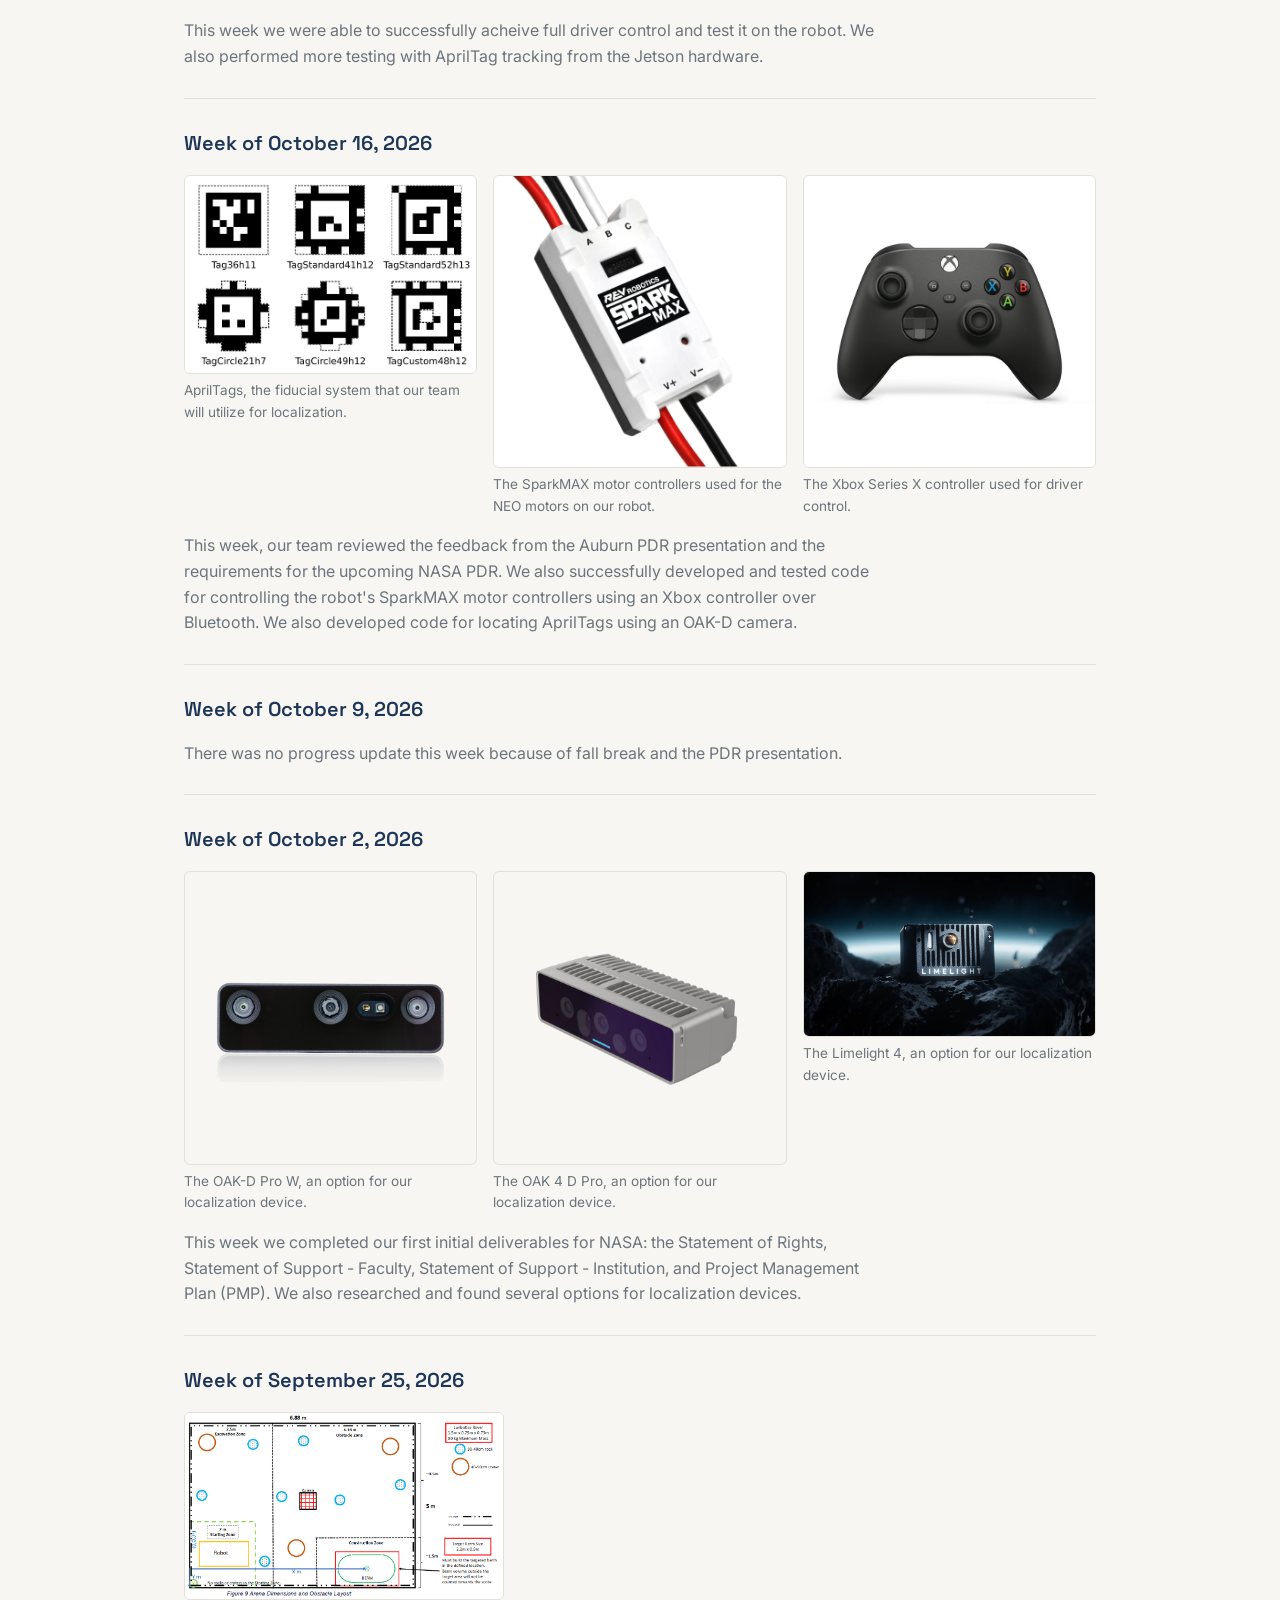
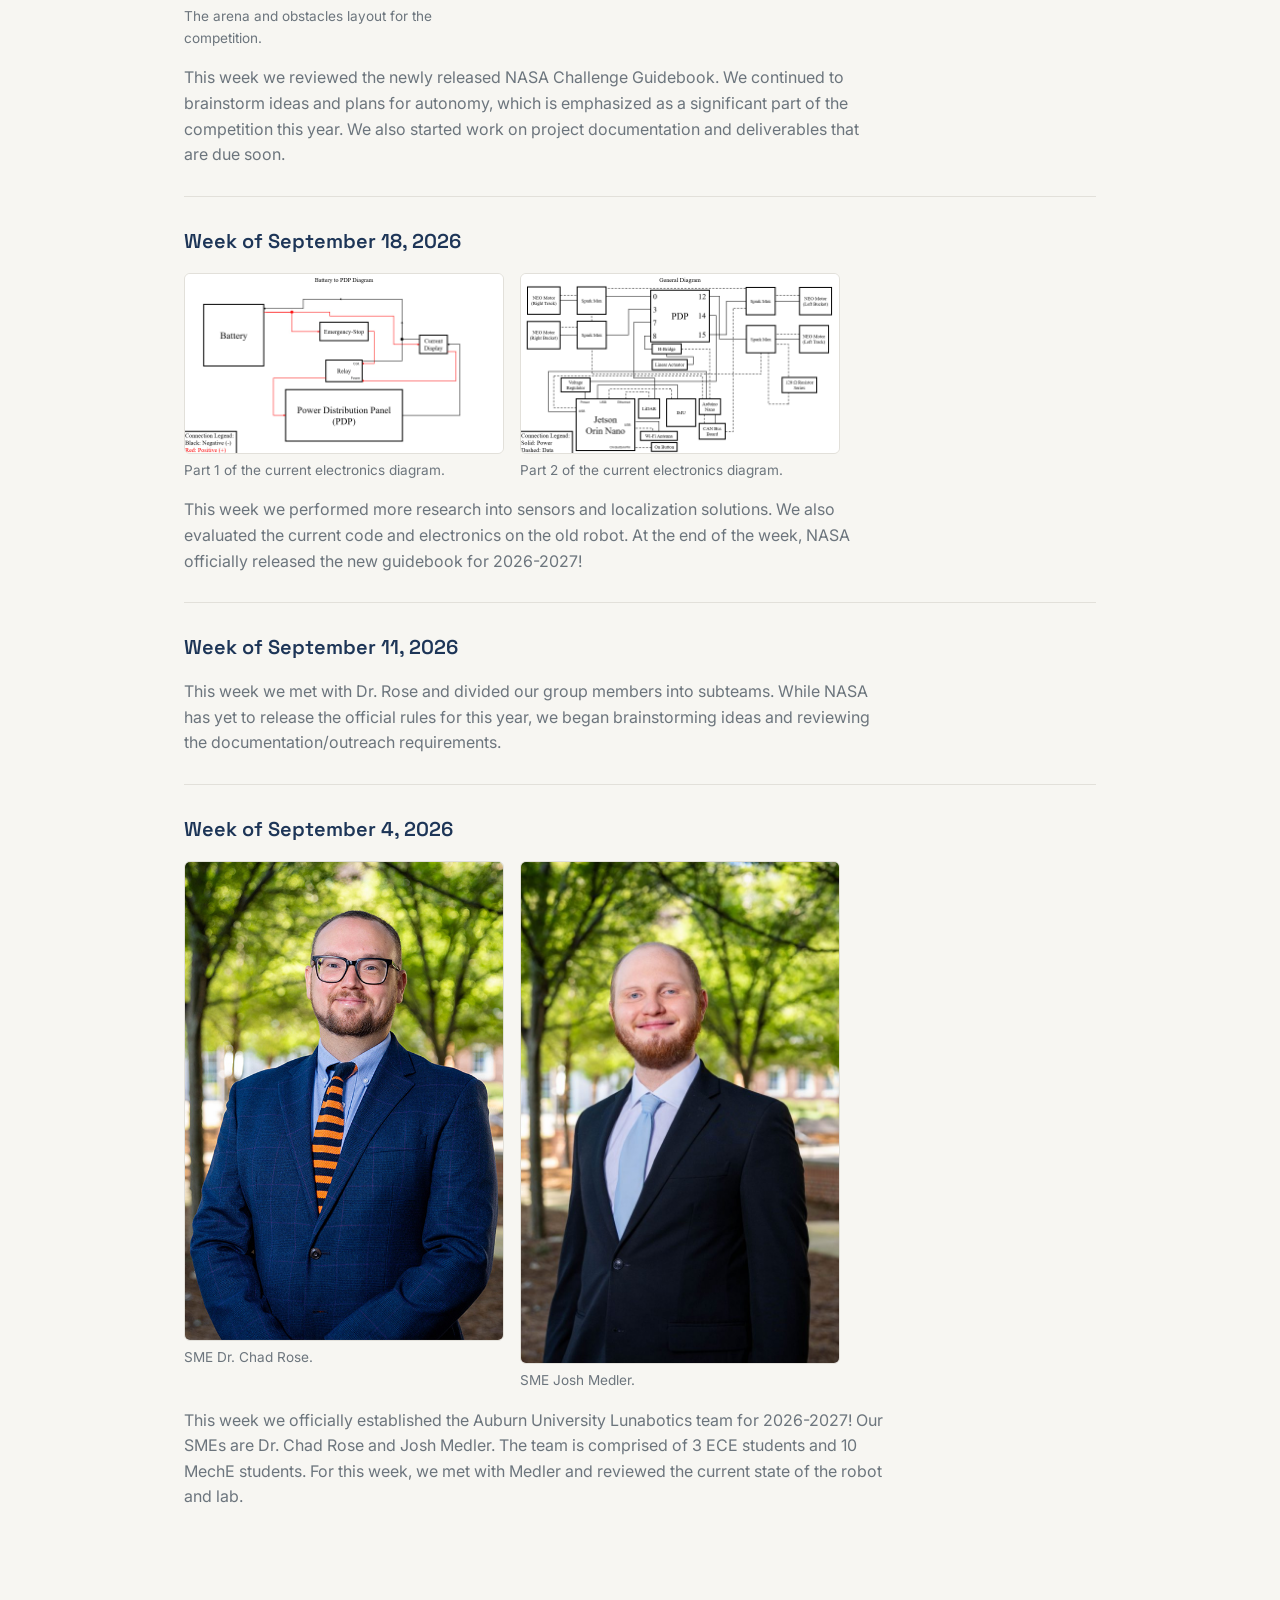
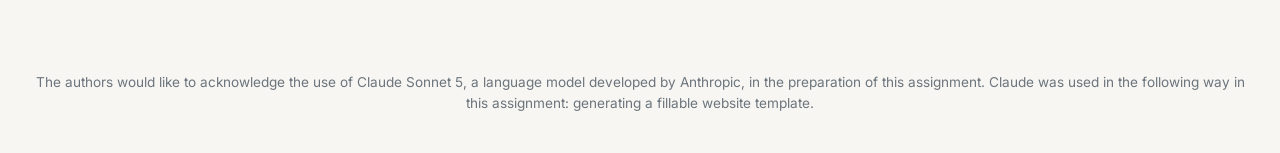
==== commit 4bc63dc3: "10/30 update" ====
--- a/weekly-log.html
+++ b/weekly-log.html
@@ -56,6 +56,27 @@
       </article>
 
       <article class="log-entry">
+        <h2 class="log-date">Week of October 30, 2026</h2>
+        <div class="log-media">
+          <figure class="media-item">
+            <img src="images/raspberrypi5.jpg">
+            <figcaption>A Raspberry Pi 5, which will potentially be used as a camera coprocessor.</figcaption>
+          </figure>
+          <figure class="media-item">
+            <img src="images/ov9281.webp">
+            <figcaption>An example of a simple USB camera that will be used for AprilTag detection.</figcaption>
+          </figure>
+        </div>
+        <p class="log-description">
+          This week, our team met with Dr. Rose and the Engineering Safety Department to discuss the use of the Lunabotics shed
+          for robot testing and development. We will need to perform a lot preparation before we can use it, including cleaning it,
+          fixing the ventilator, completing a medical evaluation, and getting fitted for respirators. We also performed further
+          testing into multi-camera AprilTag processing and decided to test using a Raspberry Pi 5 with simpler USB cameras to offload
+          processing from the Jetson.
+        </p>
+      </article>
+
+      <article class="log-entry">
         <h2 class="log-date">Week of October 23, 2026</h2>
         <div class="log-media">
           <figure class="media-item">
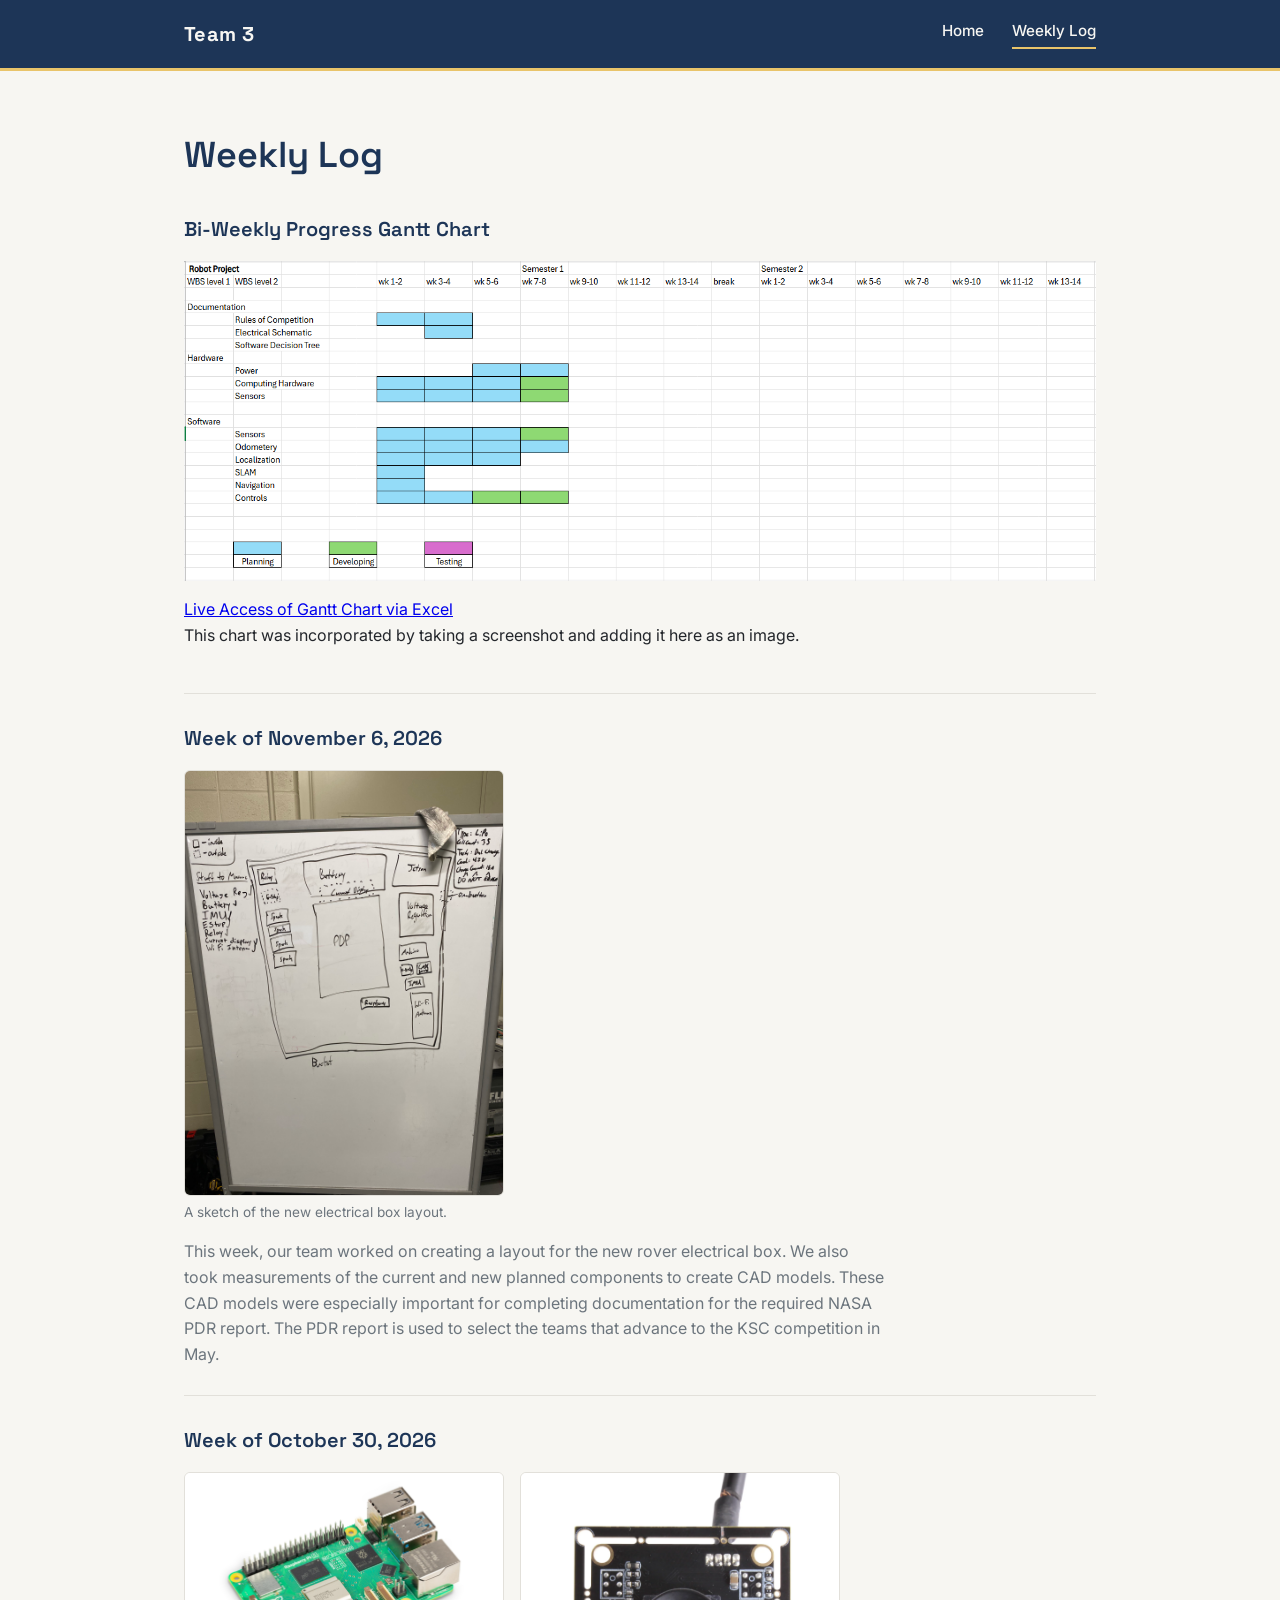
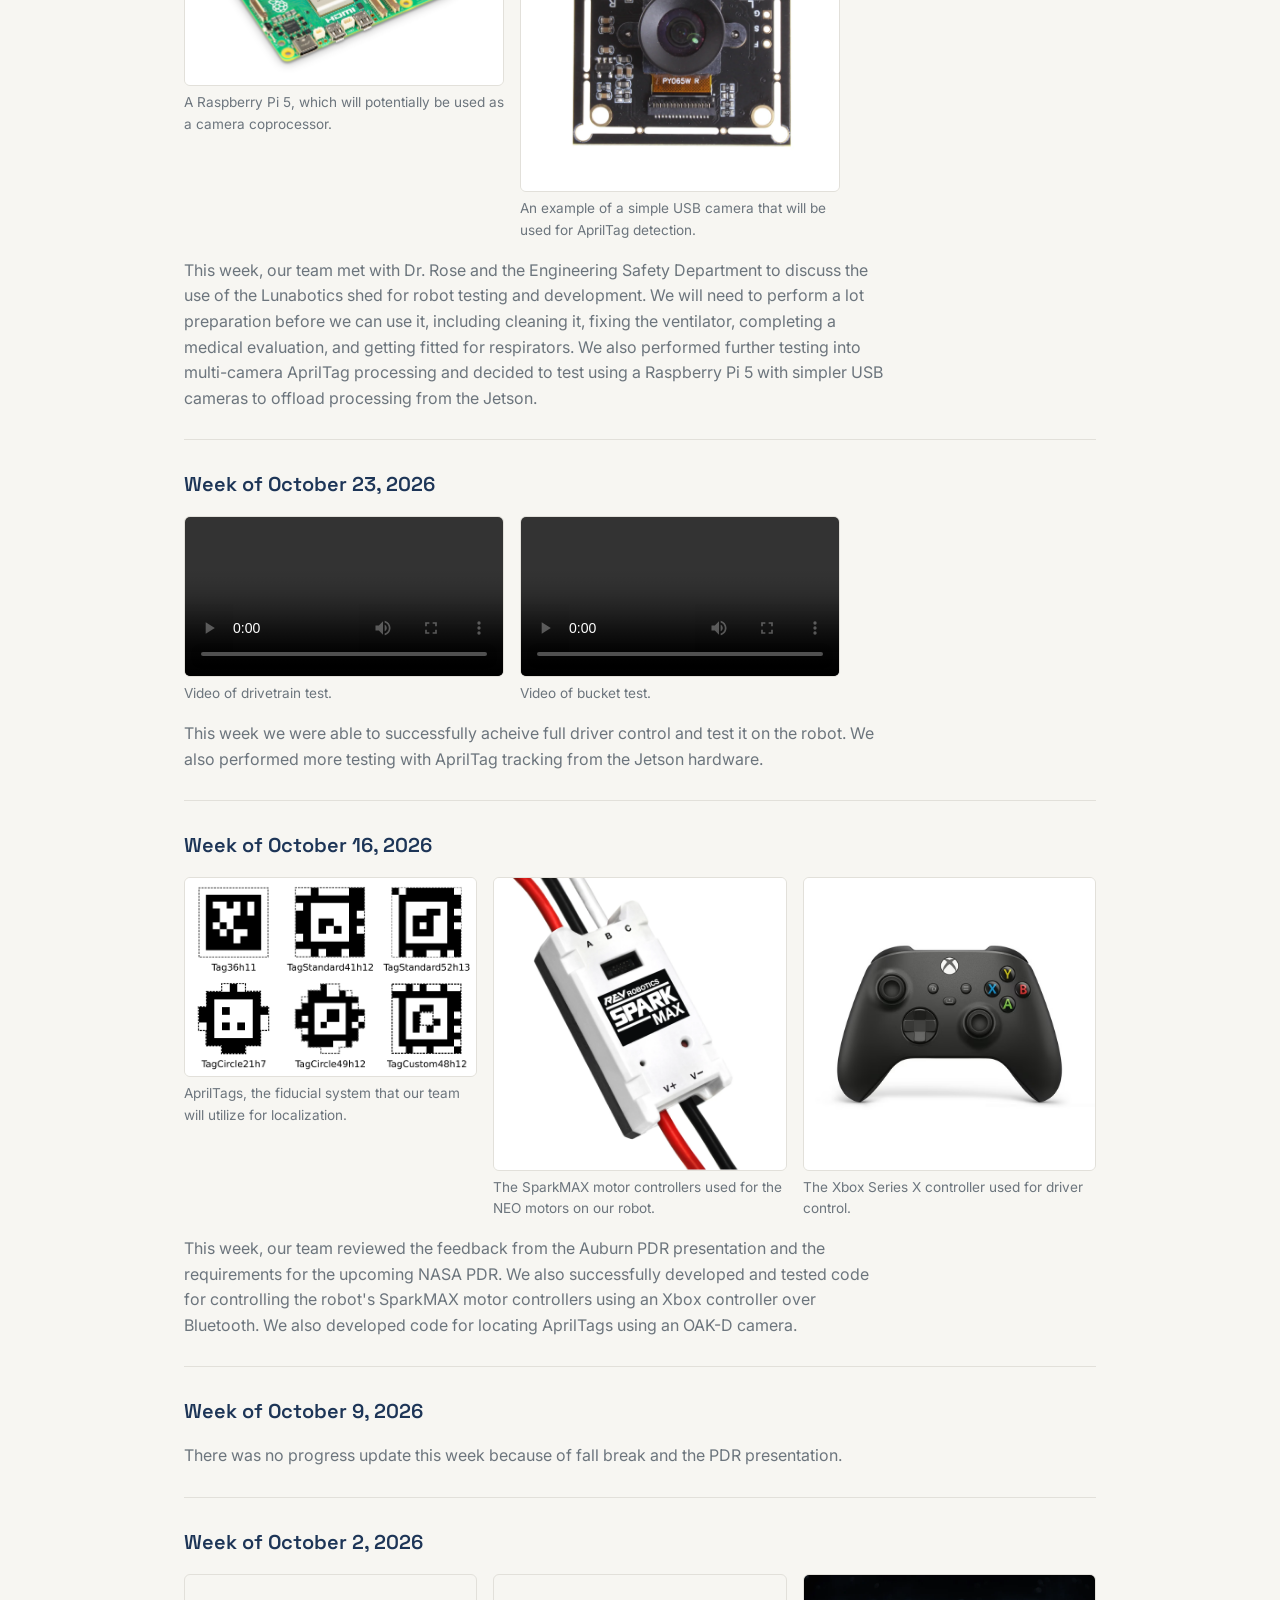
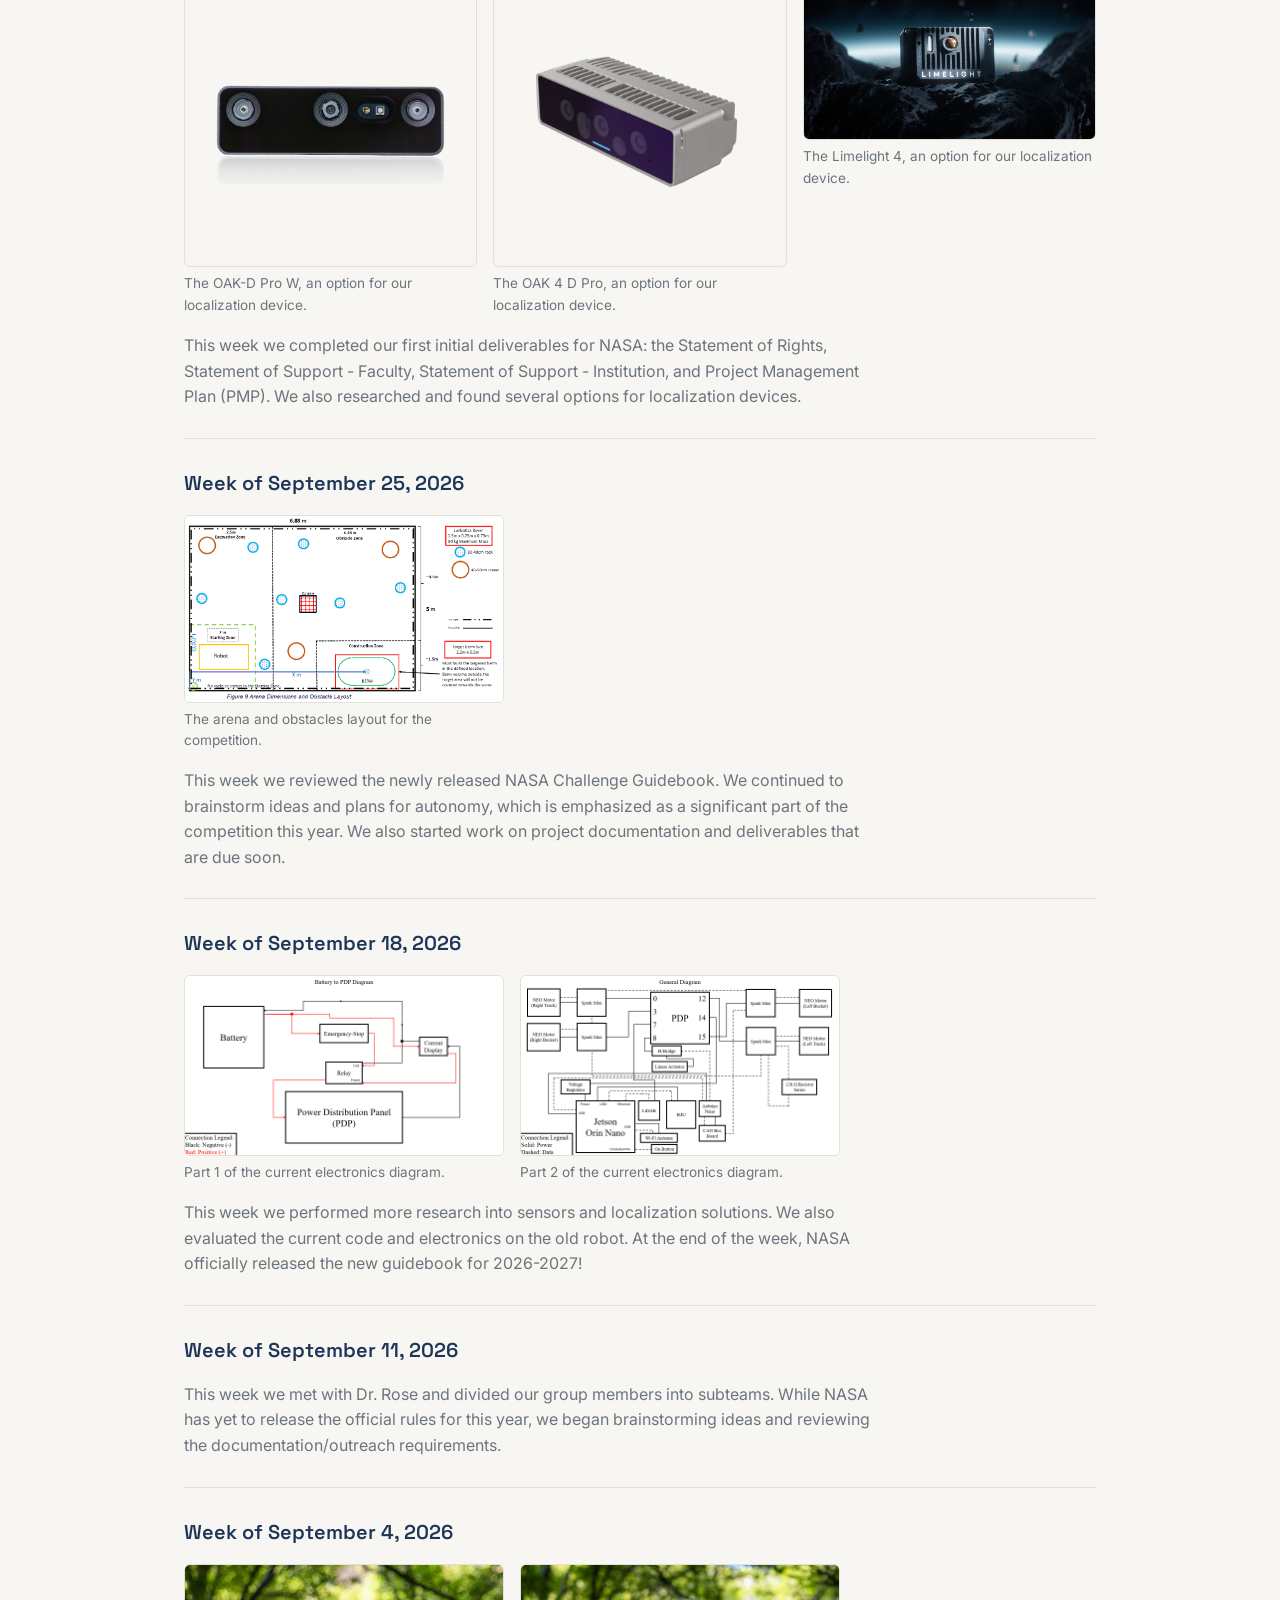
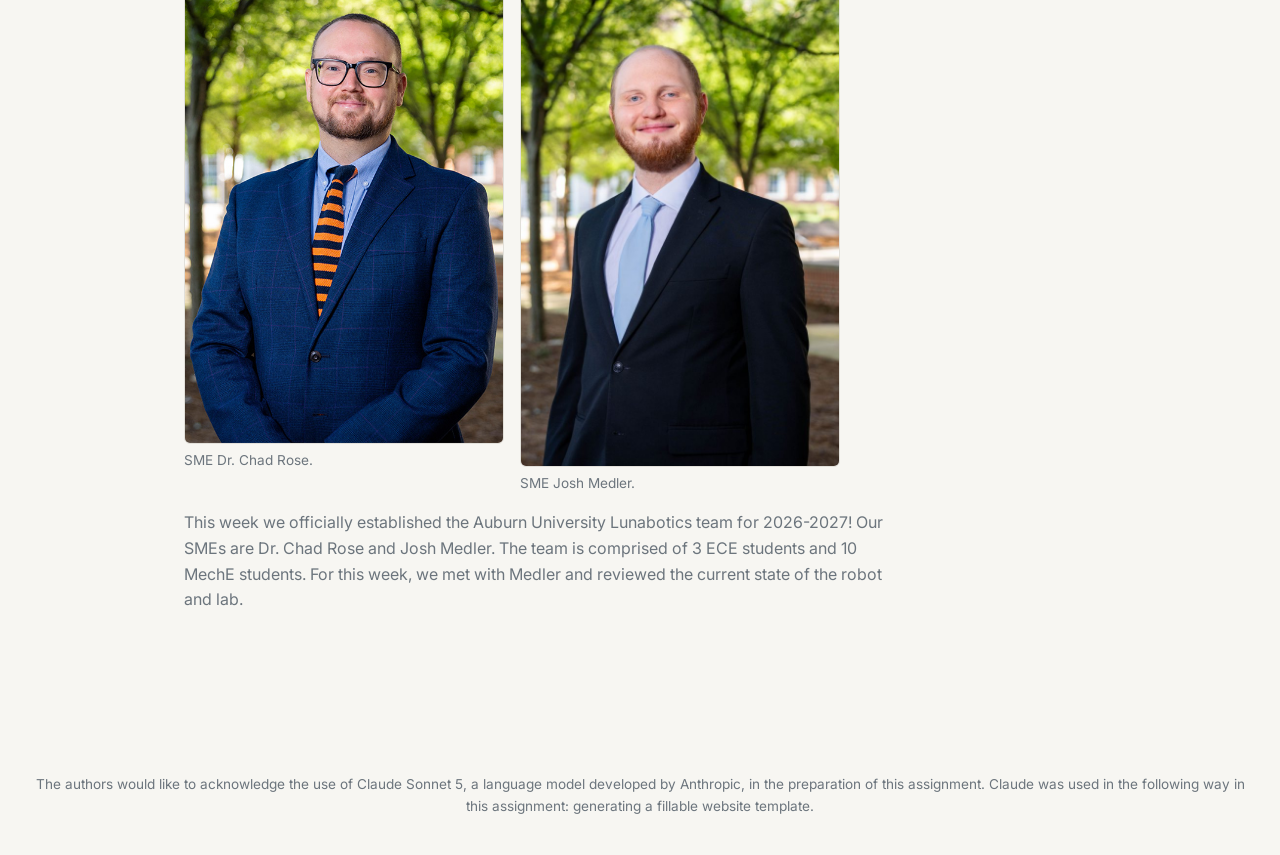
==== commit ad42d945: "11/6 update" ====
--- a/weekly-log.html
+++ b/weekly-log.html
@@ -56,6 +56,21 @@
       </article>
 
       <article class="log-entry">
+        <h2 class="log-date">Week of November 6, 2026</h2>
+        <div class="log-media">
+          <figure class="media-item">
+            <img src="images/electrical_box_layout.jpeg">
+            <figcaption>A sketch of the new electrical box layout.</figcaption>
+          </figure>
+        </div>
+        <p class="log-description">
+          This week, our team worked on creating a layout for the new rover electrical box. We also took measurements of the current and
+          new planned components to create CAD models. These CAD models were especially important for completing documentation for the
+          required NASA PDR report. The PDR report is used to select the teams that advance to the KSC competition in May.
+        </p>
+      </article>
+
+      <article class="log-entry">
         <h2 class="log-date">Week of October 30, 2026</h2>
         <div class="log-media">
           <figure class="media-item">
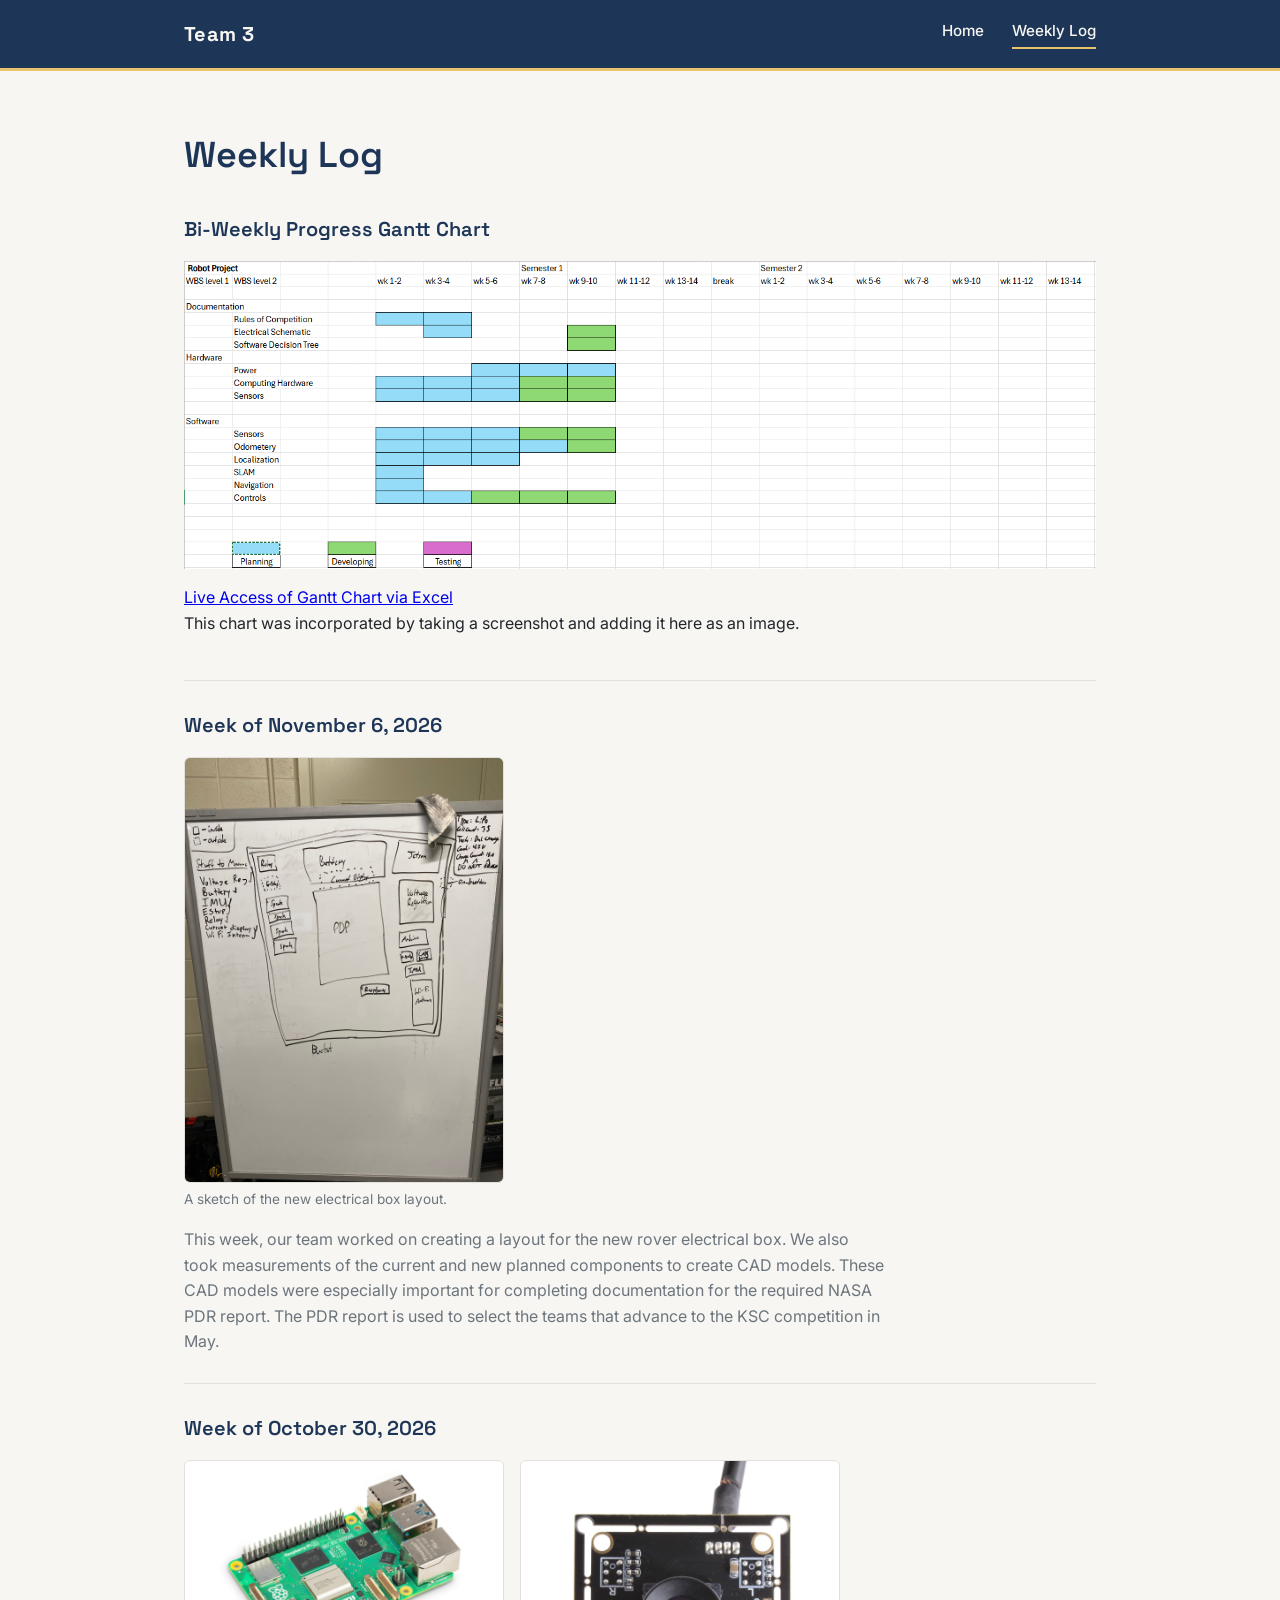
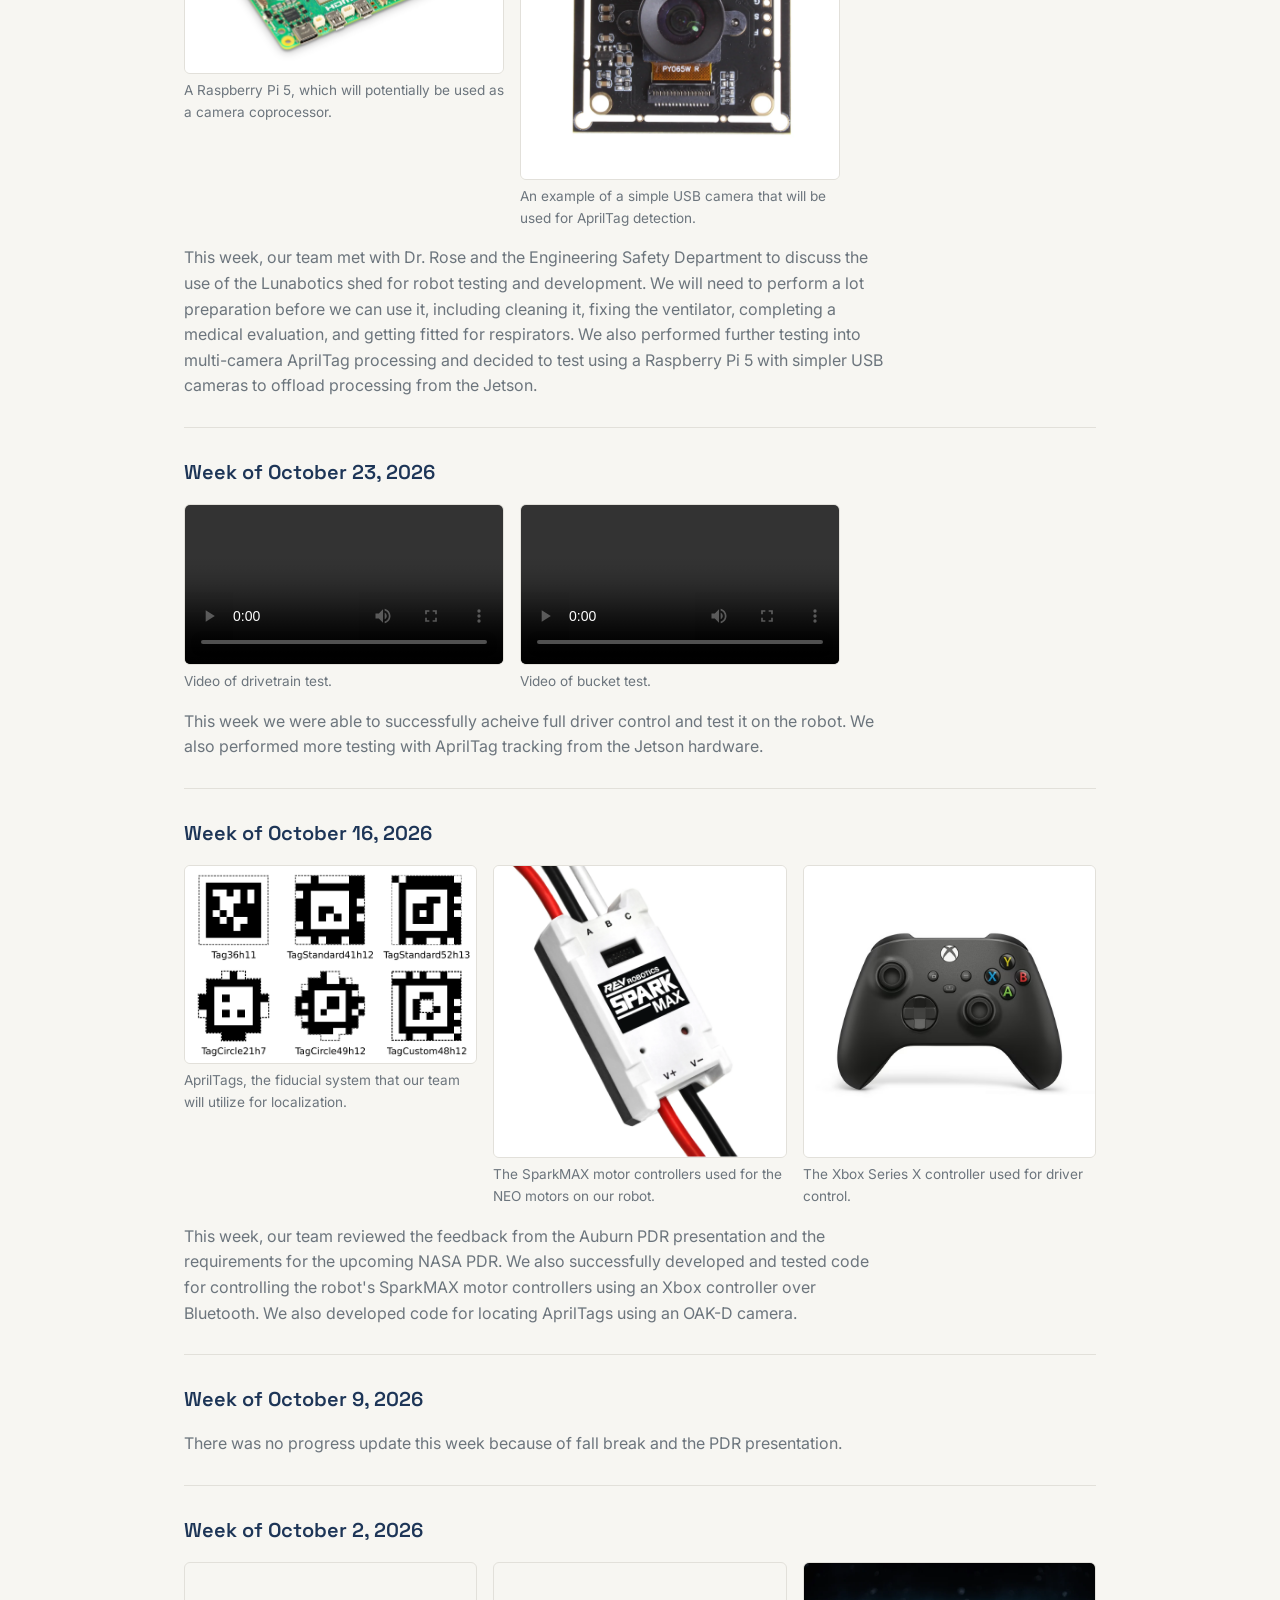
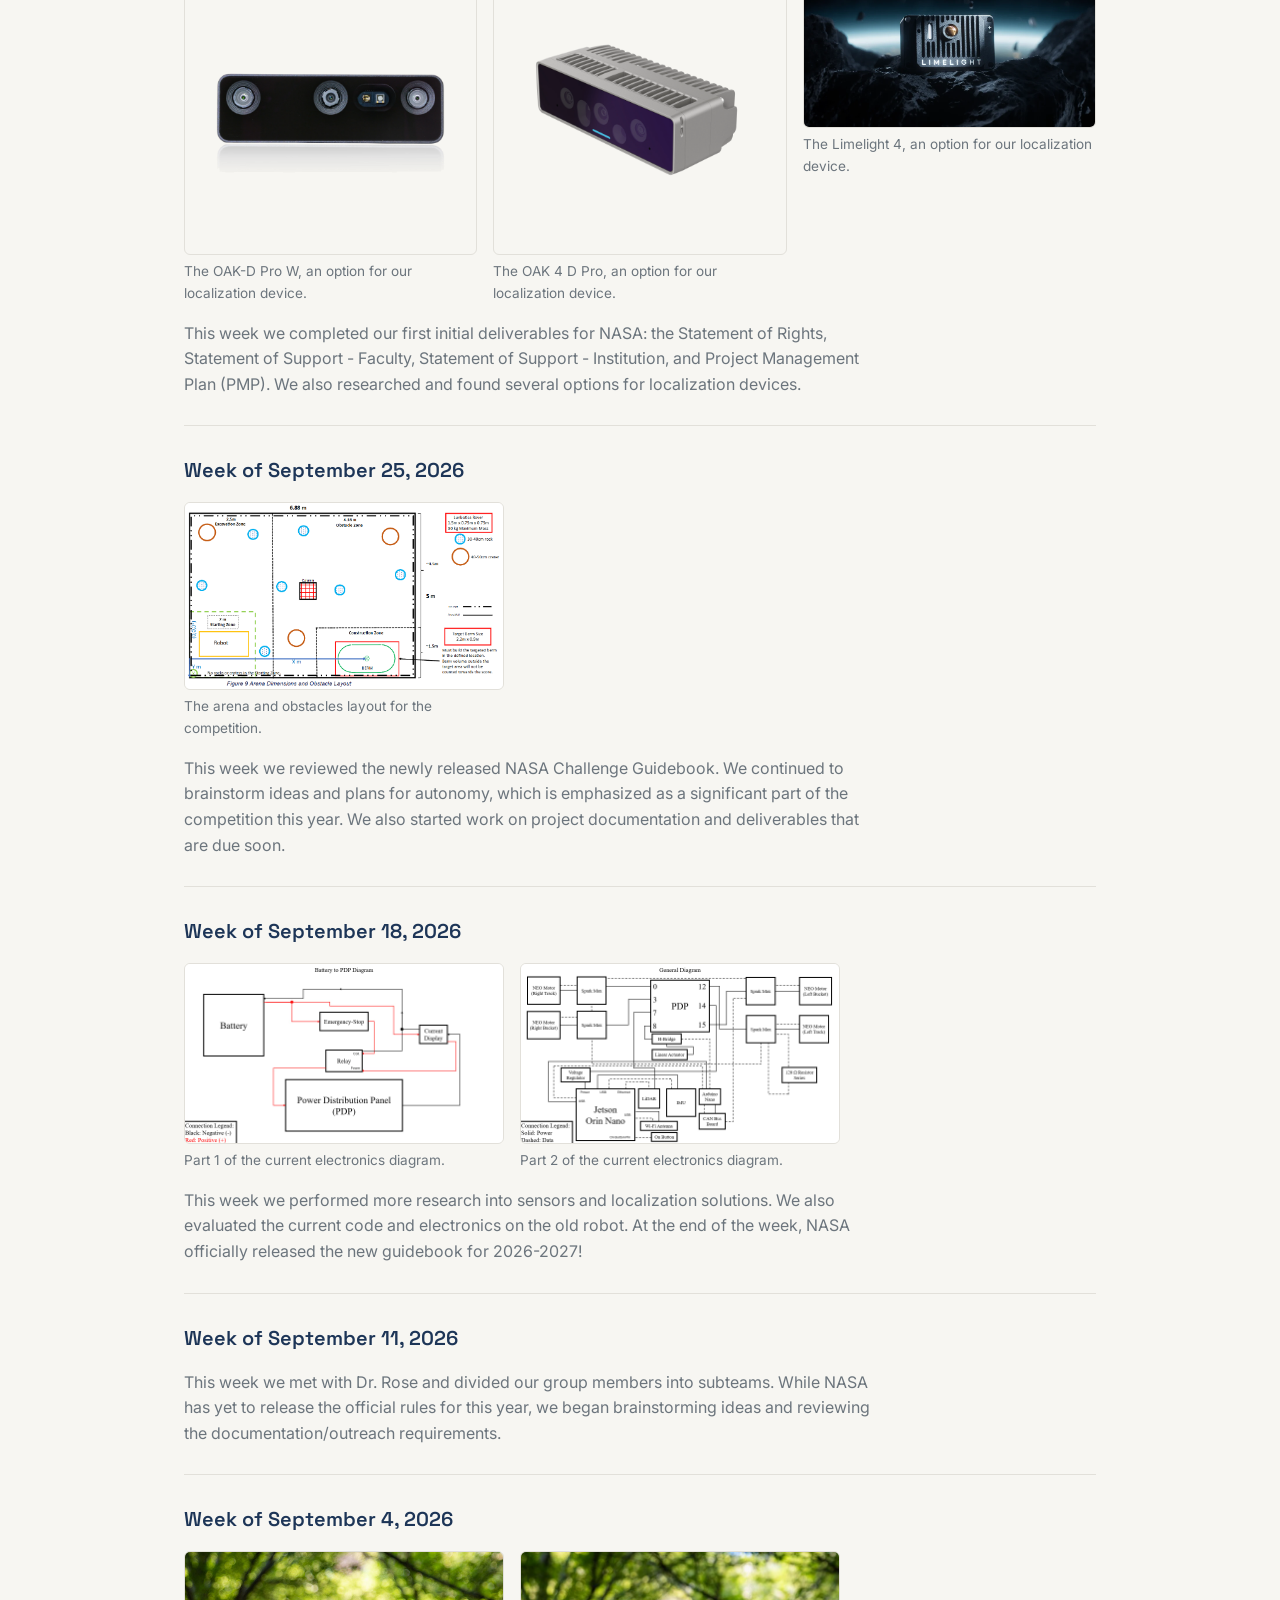
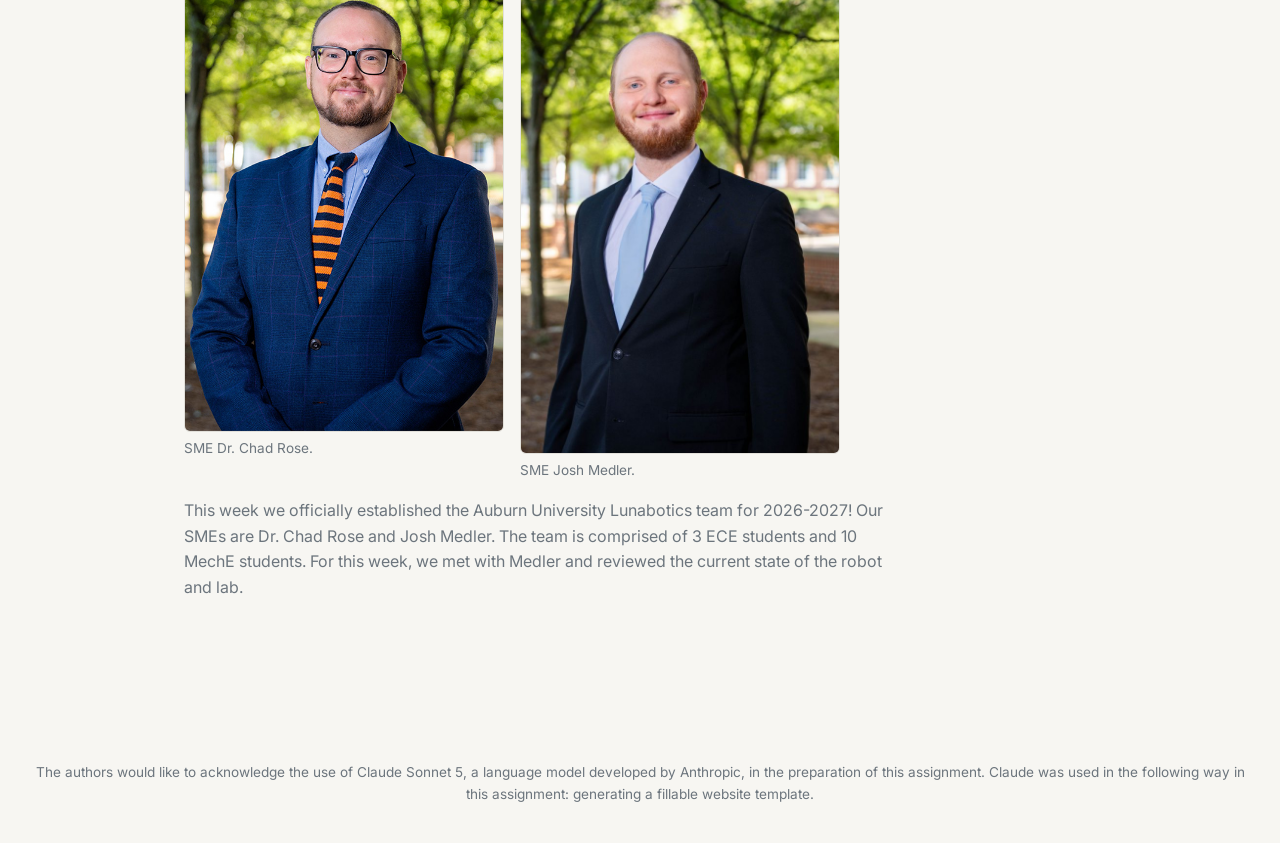
==== commit b60d69e5: "Week 9 updates - Updated/Added Week 9 Gantt Chart - Replaced Caleb's headshot with new one" ====
--- a/weekly-log.html
+++ b/weekly-log.html
@@ -45,7 +45,7 @@
       <article class="log-entry">
         <h2 class="log-date">Bi-Weekly Progress Gantt Chart</h2>
         <div class="log-media">
-          <img src=images/week7gantt.png>
+          <img src=images/week9gantt.png>
             <figcaption>
               <a href="https://auburn.box.com/s/y1ukqwrq6o53gdmx1fla8vzkea0sk7zo" target="_blank">
                 Live Access of Gantt Chart via Excel
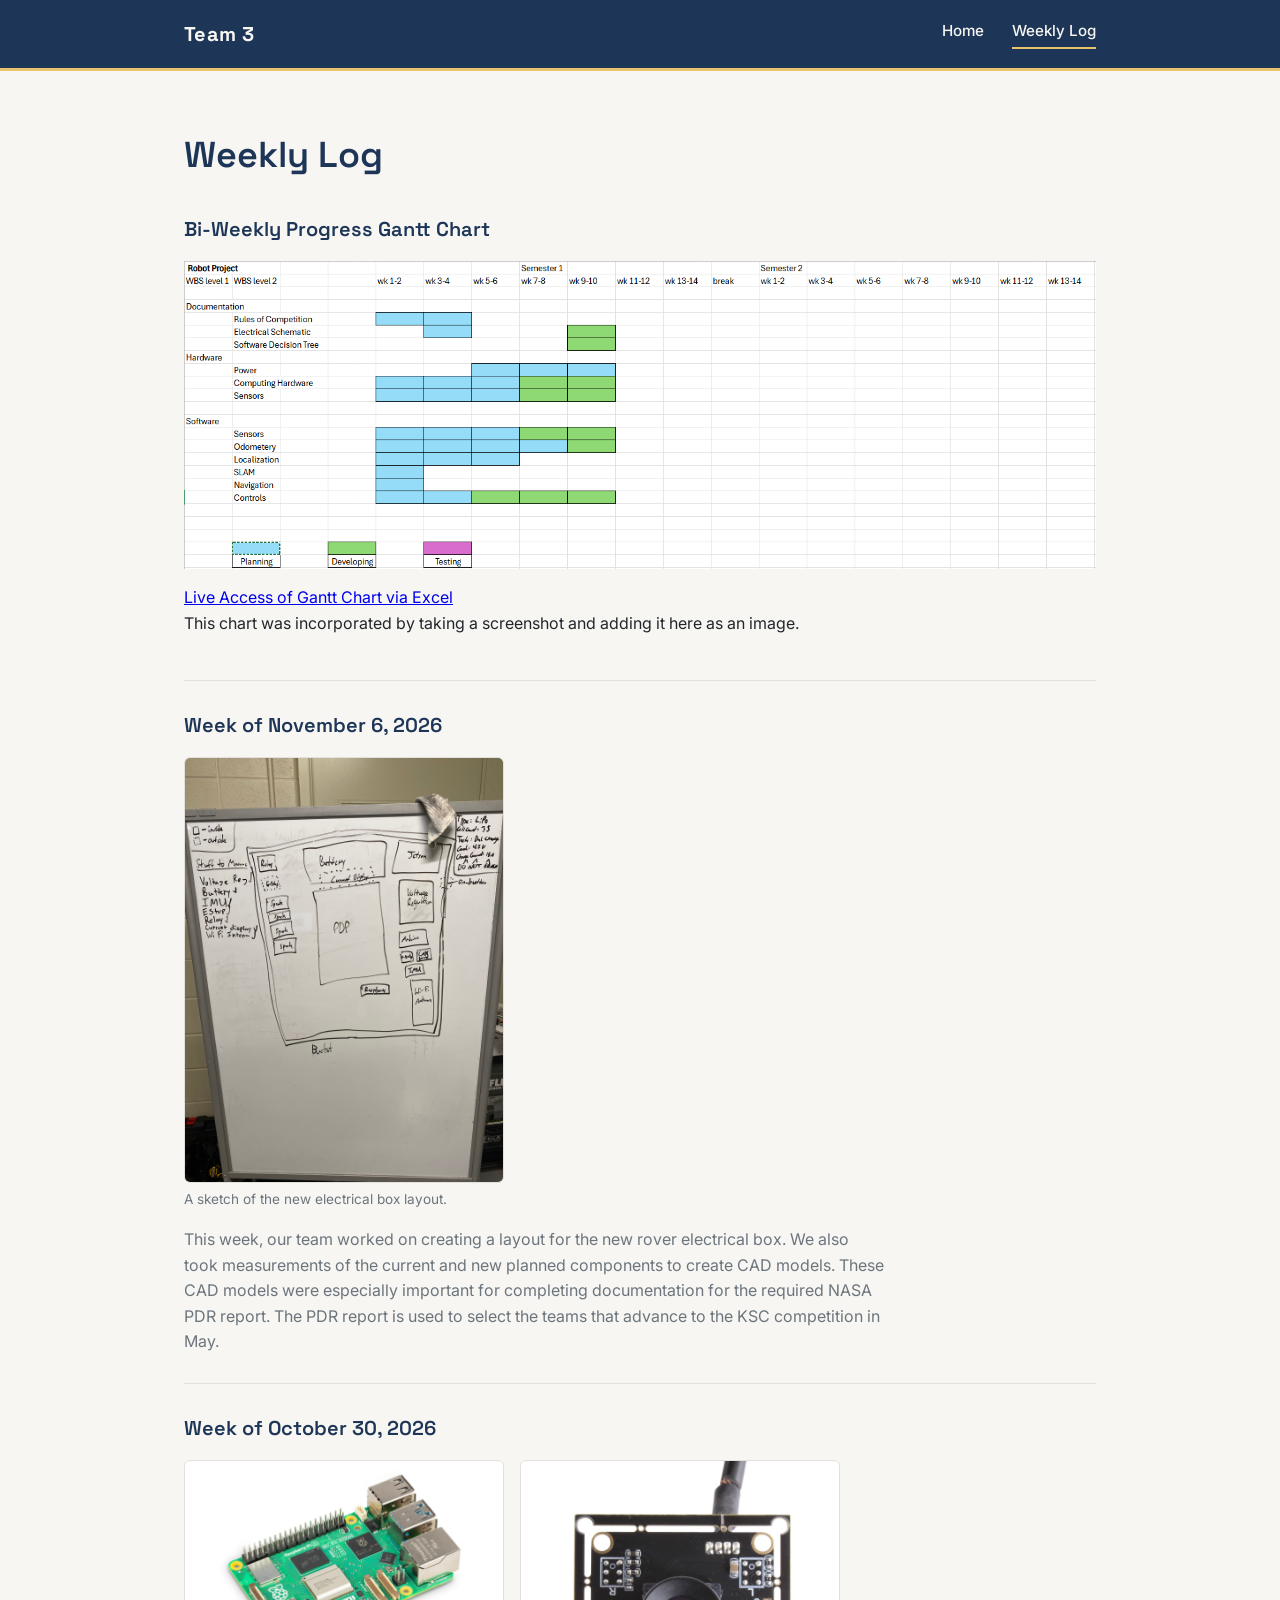
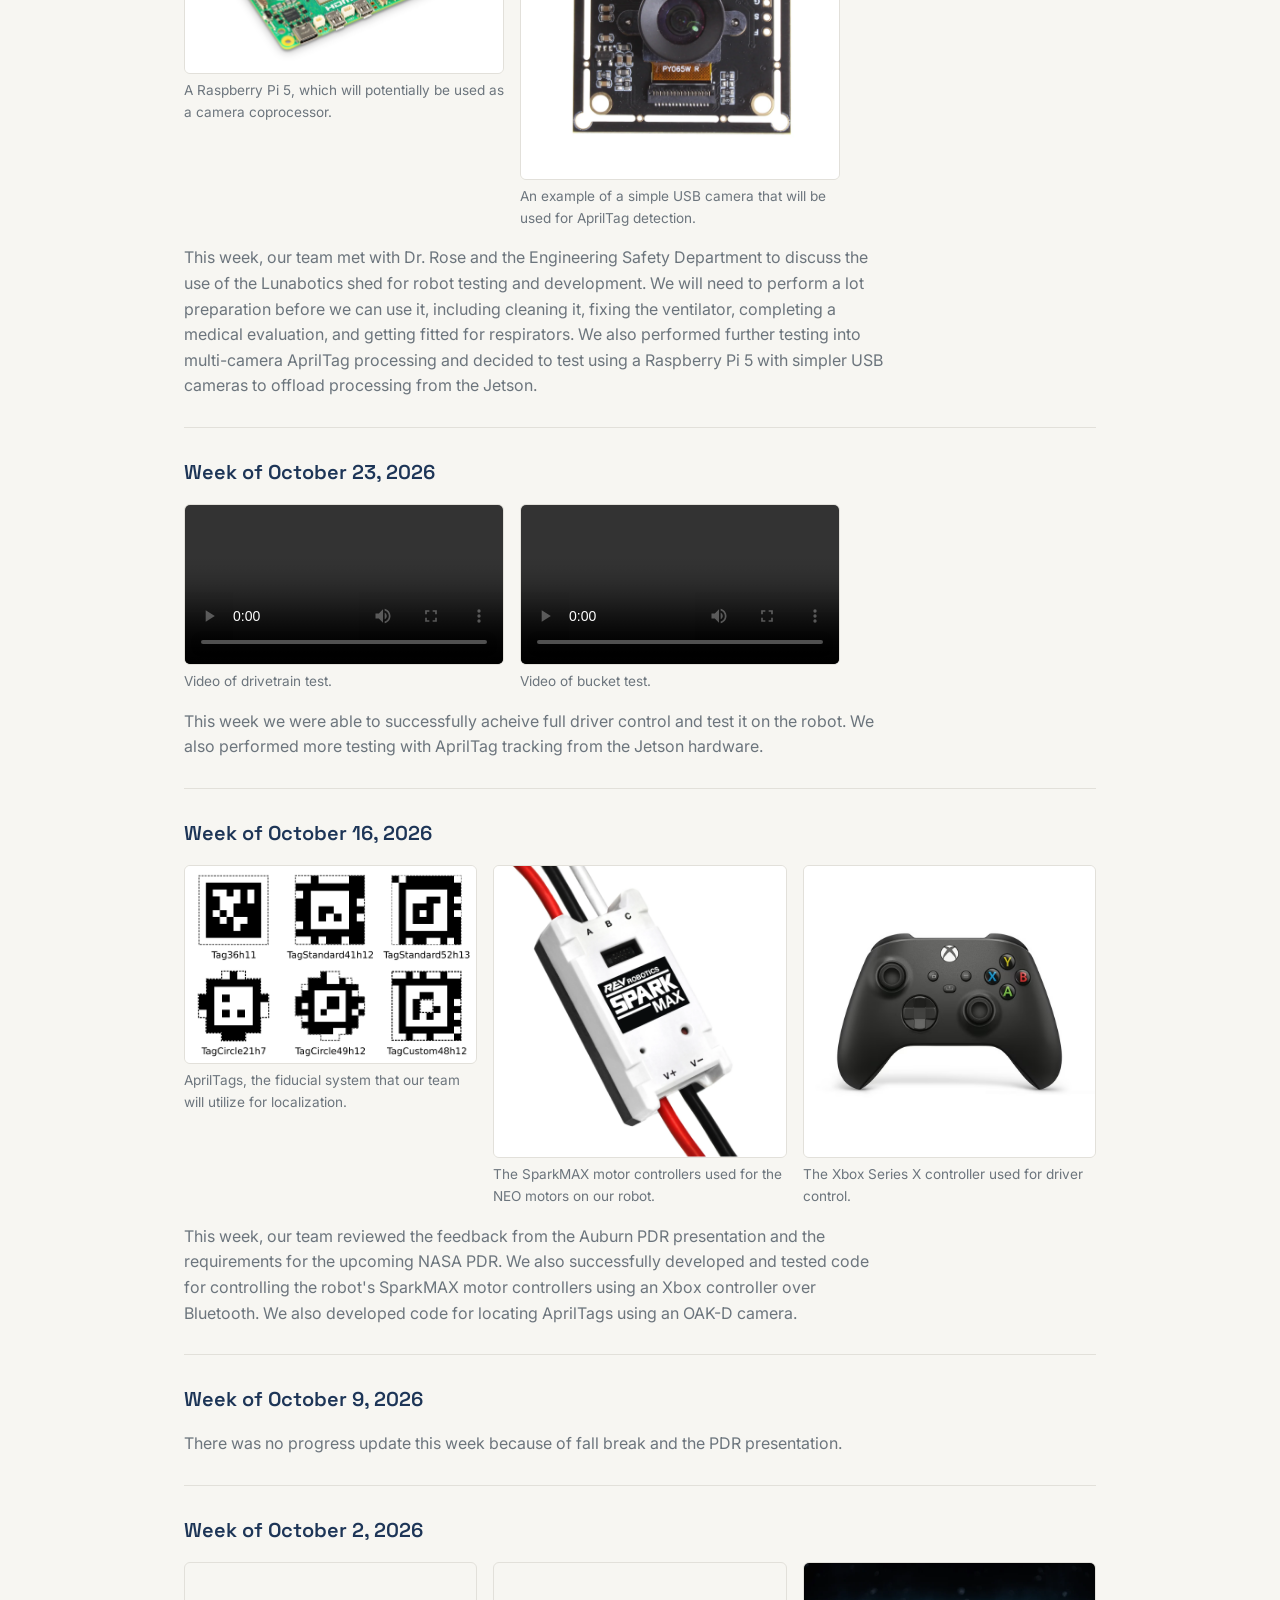
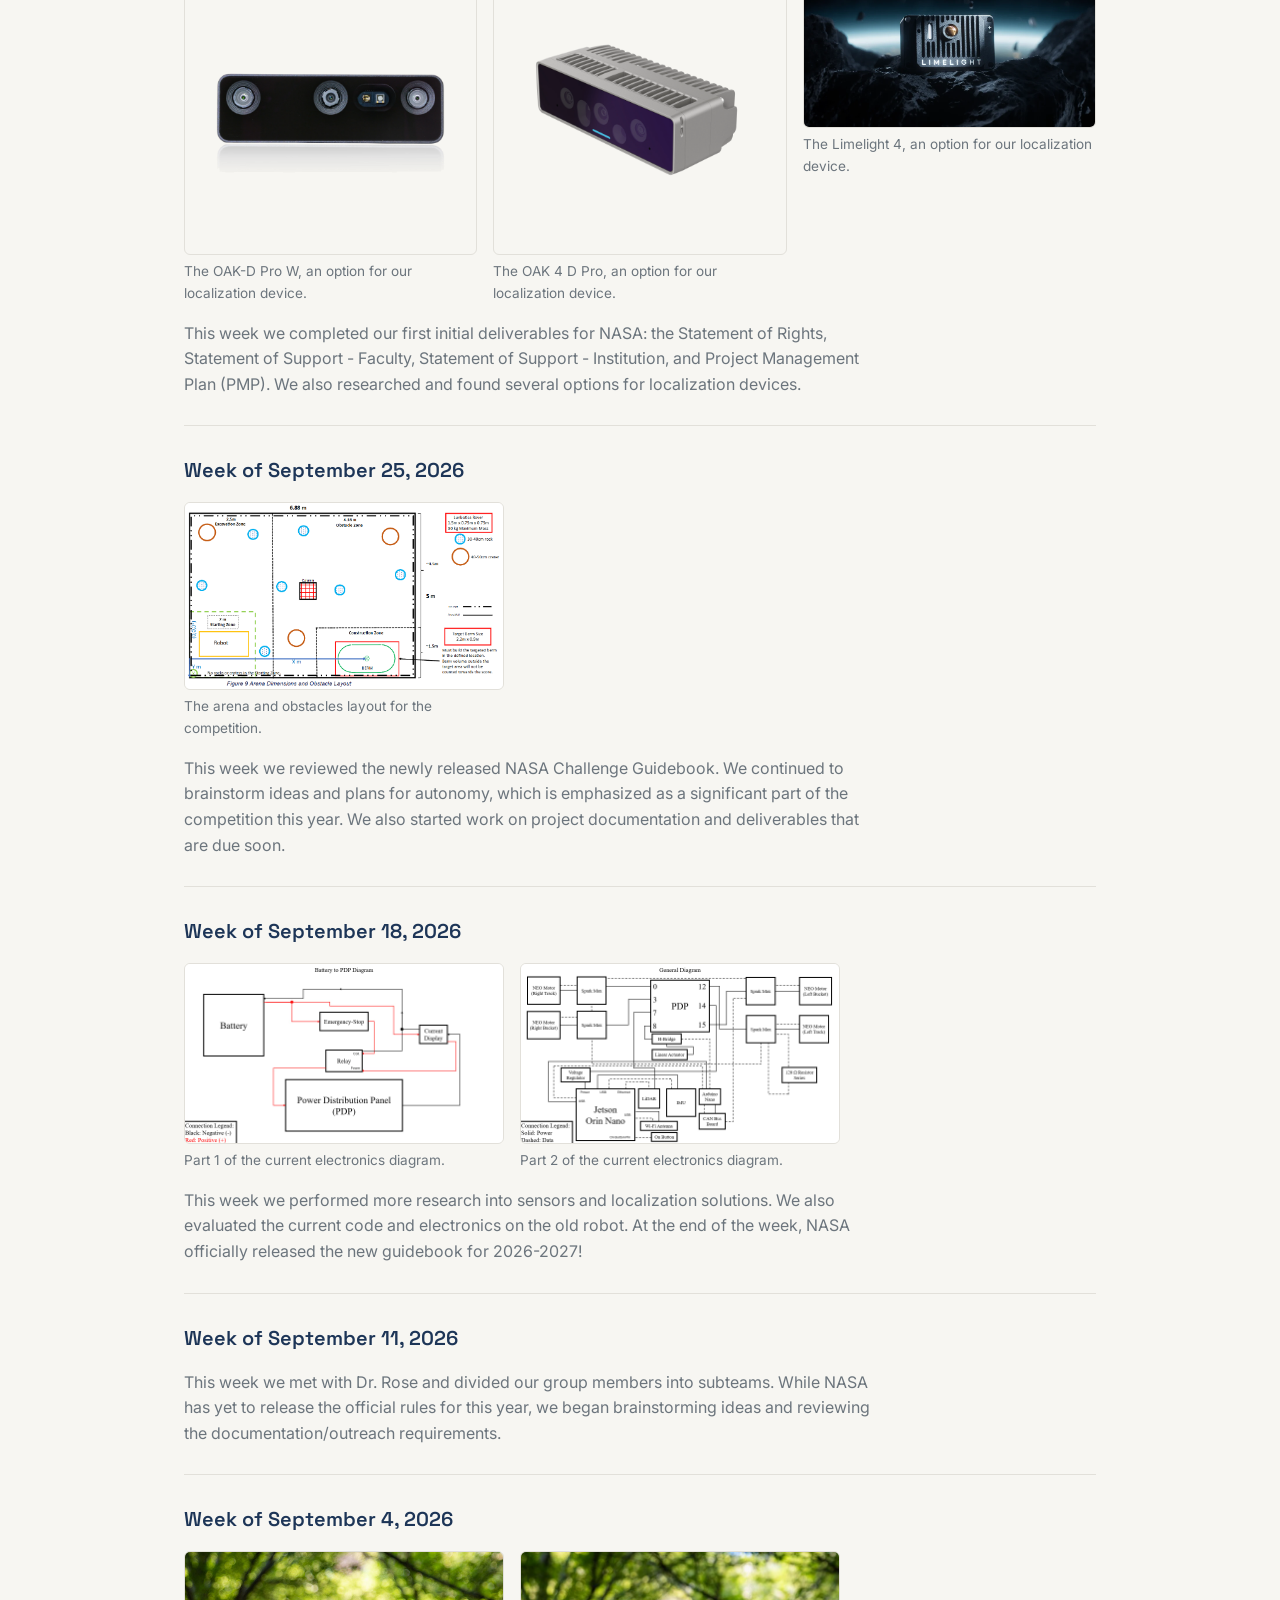
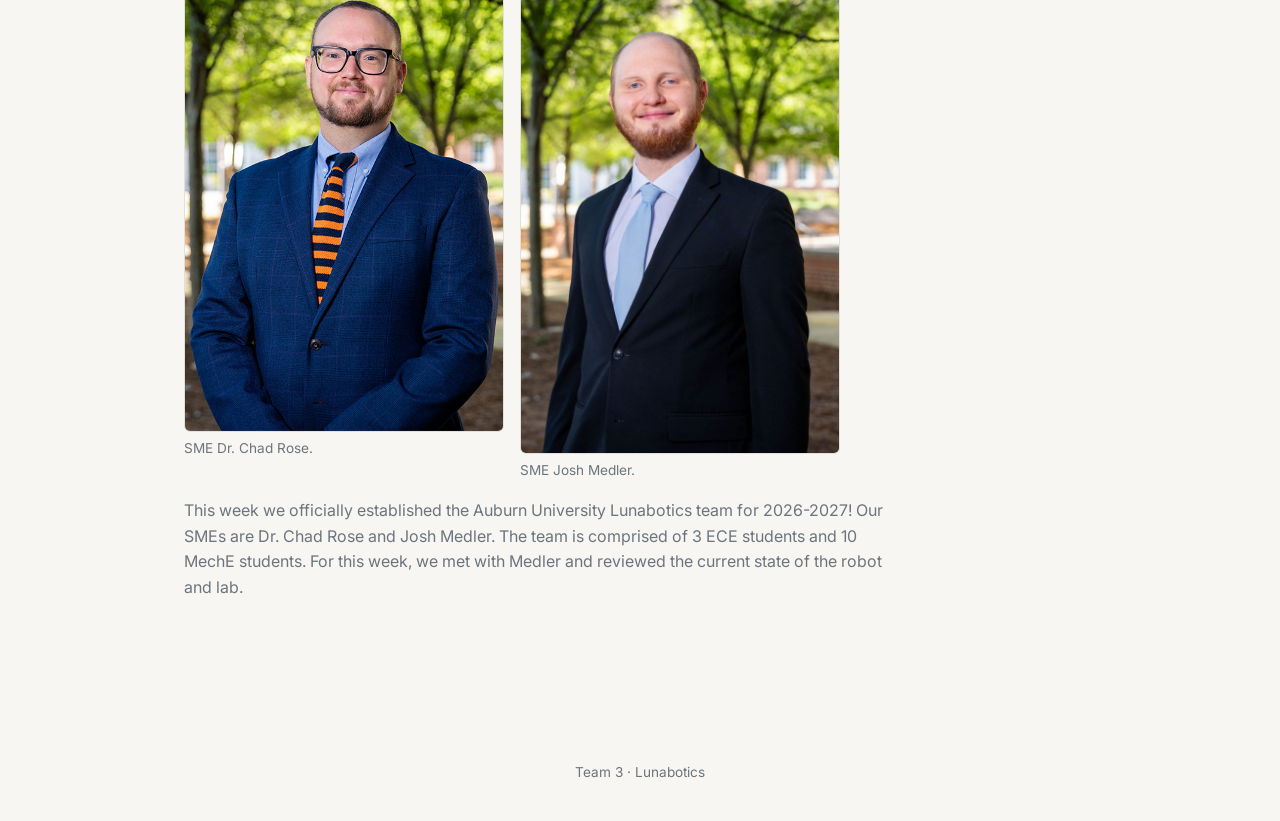
==== commit 7836a738: "Small updates" ====
--- a/weekly-log.html
+++ b/weekly-log.html
@@ -253,11 +253,7 @@
   </main>
 
   <footer class="site-footer">
-    <p>
-      The authors would like to acknowledge the use of Claude Sonnet 5, a language
-      model developed by Anthropic, in the preparation of this assignment. Claude 
-      was used in the following way in this assignment: generating a fillable website template.
-    </p>
+    <p>Team 3 &middot; Lunabotics</p>
   </footer>
 
   <div class="lightbox" id="lightbox">
